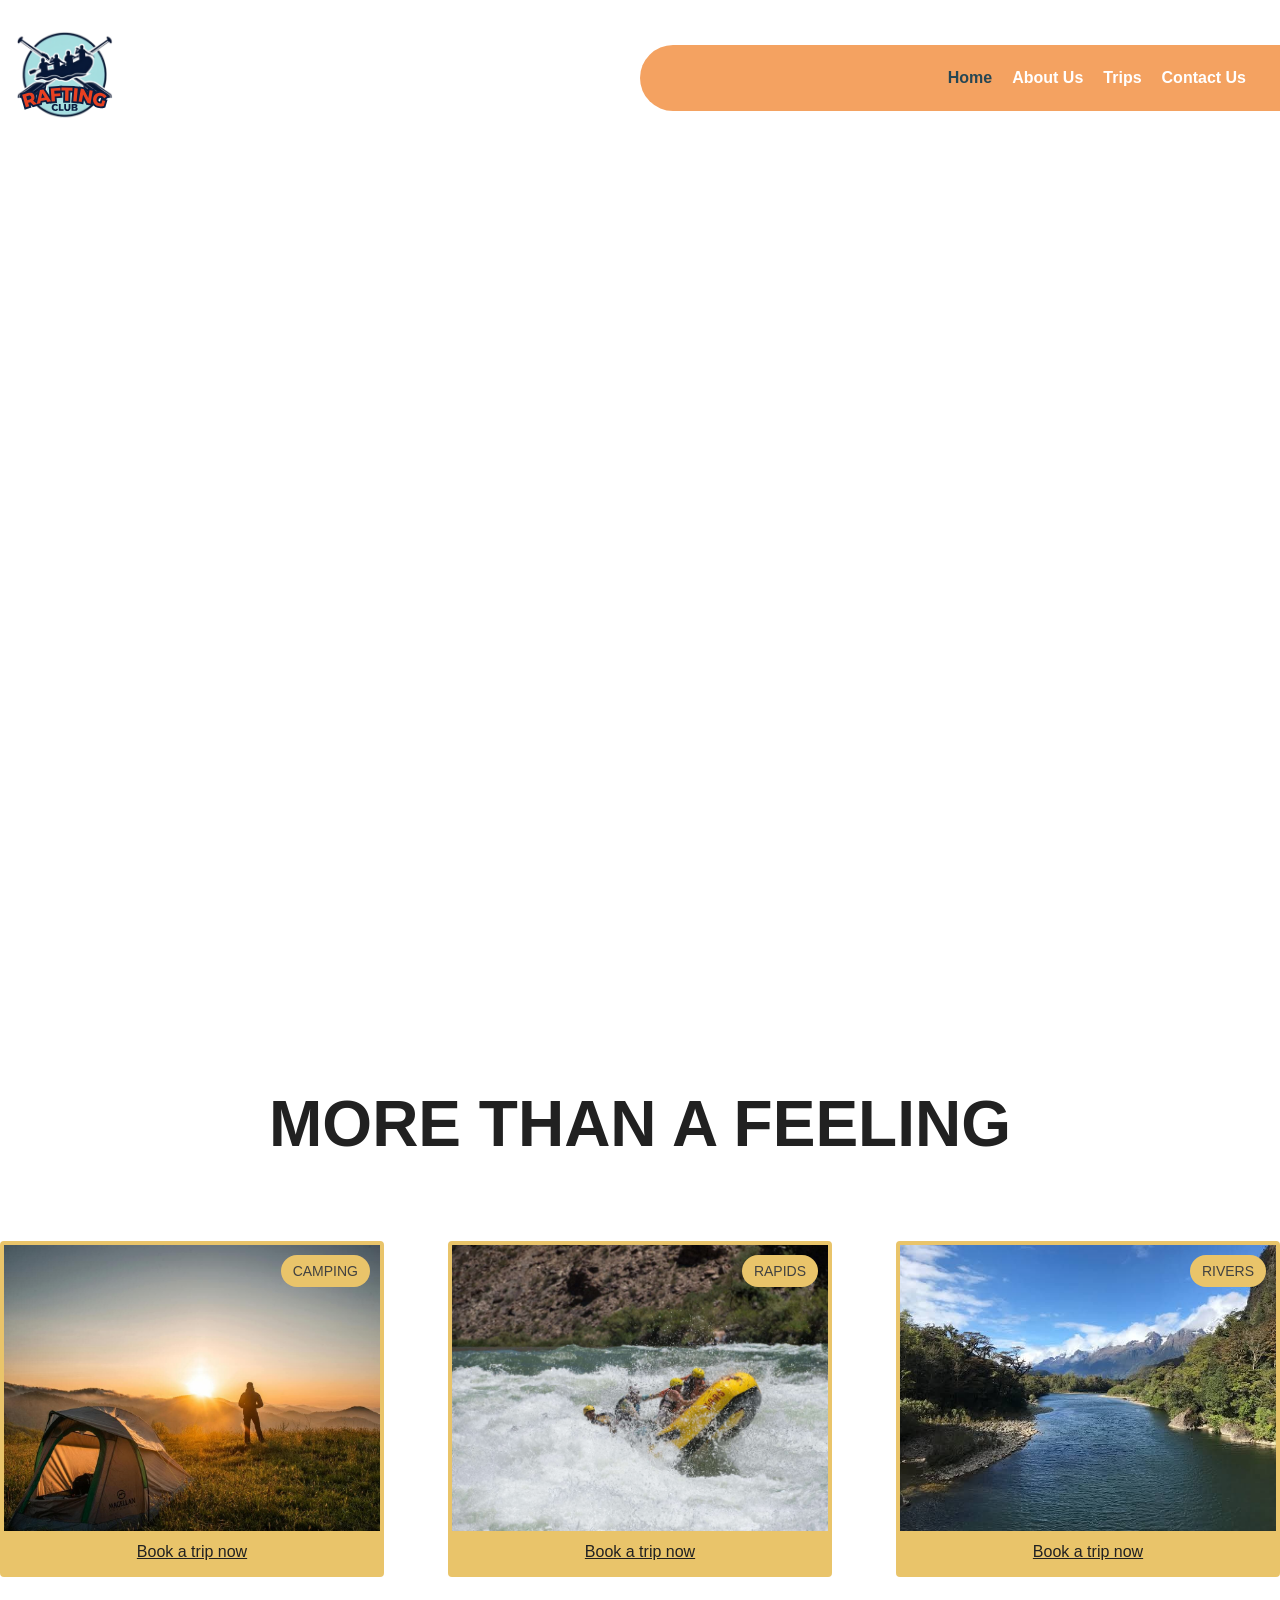
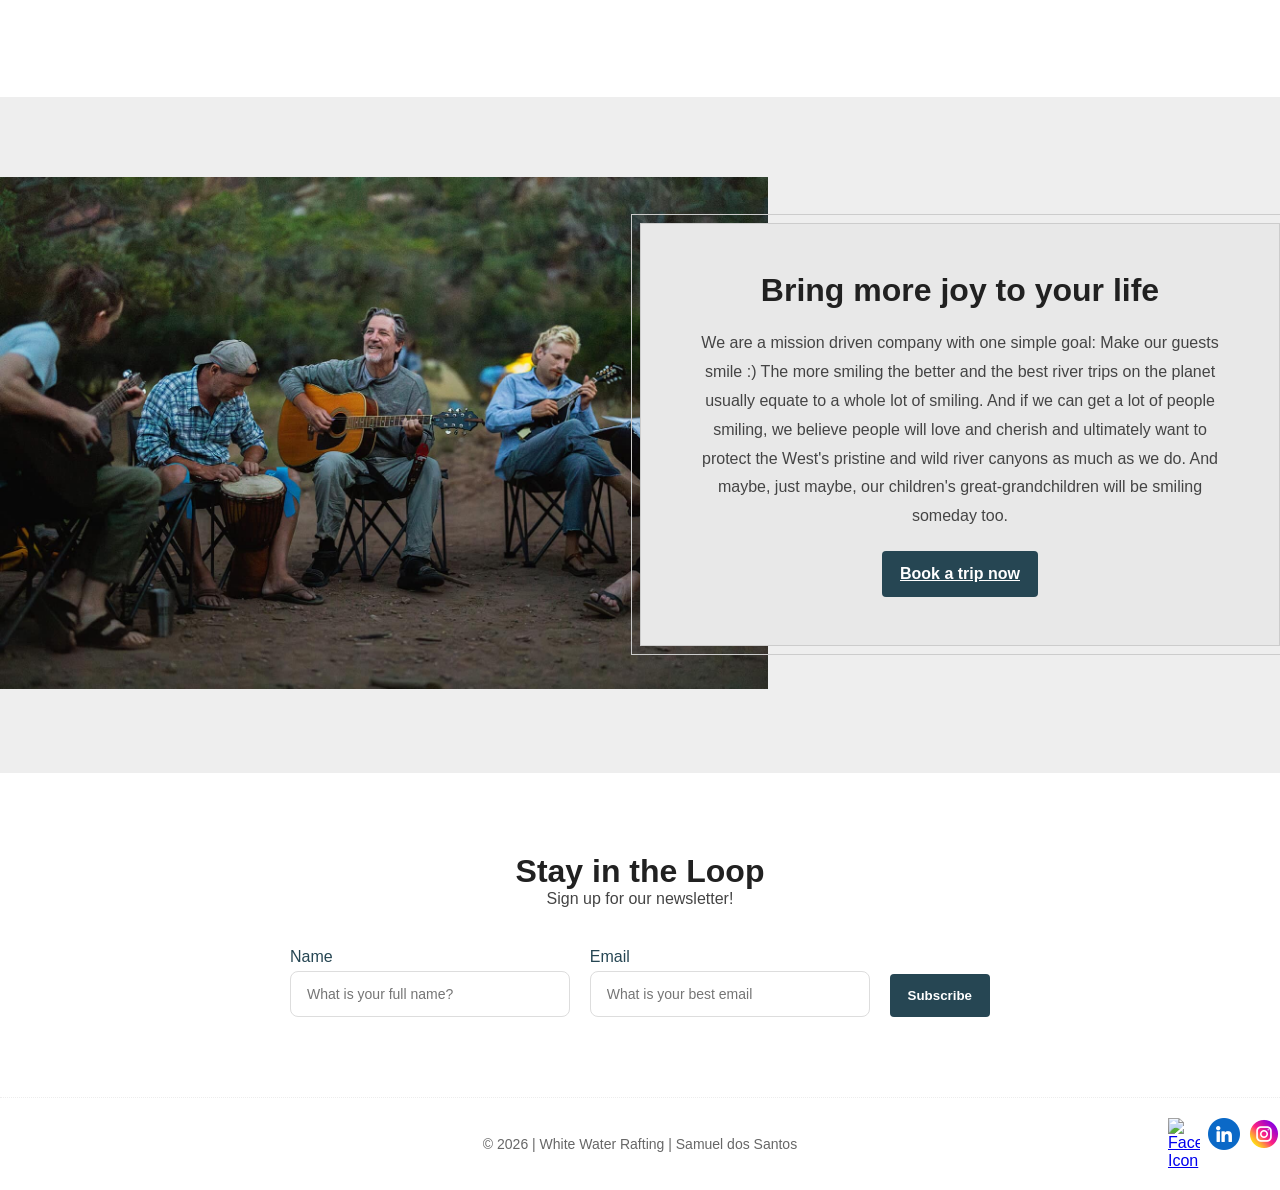
==== wwr/index.html @ 1199b0e9 "feat: final project implementation" ====
<!DOCTYPE html>
<html lang="en-Us">

<head>
    <meta charset="UTF-8">
    <meta name="viewport" content="width=device-width, initial-scale=1.0">
    <meta name="author" content="Samuel dos Santos">
    <meta name="description"
      content="Conquer the rapids with White Water Rafting Club! Experience top-rated guided river adventures, family trips, and scenic tours. Book your next unforgettable outdoor journey today">
    <title>White Water Rafting</title>

    <link rel="icon" type="image/svg" href="images/logo.svg">

    <link rel="stylesheet" href="styles/common.css">
    <link rel="stylesheet" href="styles/rafting.css">
    <link rel="stylesheet" href="styles/index.css">
</head>

<body class="page-home">
    <header>
        <div class="content">
            <a href="index.html">
                <img src="images/logo.svg" alt="White Water Rafting Company">
            </a>

            <nav>
                <ul>
                    <li><a href="index.html">Home</a></li>
                    <li><a href="about.html">About Us</a></li>
                    <li><a href="trips.html">Trips</a></li>
                    <li><a href="contact.html">Contact Us</a></li>
                </ul>
            </nav>
        </div>
    </header>
    <main class="main-home">
        <section class="main-hero content">
            <video autoplay muted loop id="myVideo">
                <source src="images/videos/presetation.mp4" type="video/mp4">
            </video>
        </section>
        <section class="locations">
            <h1>More than a feeling</h1>

            <div class="content">
                <article>
                    <figure>
                        <img src="images/locations/camping.jpg" alt="">
                        <figcaption>Camping</figcaption>
                    </figure>

                    <a href="trips.html">Book a trip now</a>
                </article>

                <article>
                    <figure>
                        <img src="images/locations/rapid.jpg" alt="">
                        <figcaption>Rapids</figcaption>
                    </figure>

                    <a href="trips.html">Book a trip now</a>
                </article>

                <article>
                    <figure>
                        <img src="images/locations/river.jpg" alt="">
                        <figcaption>Rivers</figcaption>
                    </figure>

                    <a href="trips.html">Book a trip now</a>
                </article>
            </div>
        </section>
        <section class="info">
            <div class="content">
                <figure>
                    <img src="images/info.jpg" alt="">
                </figure>
                <article>
                    <h2>Bring more joy to your life</h2>
                    <p>We are a mission driven company with one simple goal: Make our guests smile
                        :)
                        The more smiling the
                        better and the best river trips on the planet usually equate to a whole lot
                        of
                        smiling. And if we
                        can get a lot of people smiling, we believe people will love and cherish and
                        ultimately want to
                        protect the West's pristine and wild river canyons as much as we do. And
                        maybe,
                        just maybe, our
                        children's great-grandchildren will be smiling someday too.</p>

                    <a href="trips.html">Book a trip now</a>
                </article>
            </div>
        </section>
        <section class="newsletter">
            <header>
                <h1>Stay in the Loop</h1>
                <p>Sign up for our newsletter!</p>
            </header>
            <div class="content">
                <form>
                    <div class="form-input">
                        <label for="name">Name</label>
                        <input type="text" id="name" name="name"
                          placeholder="What is your full name?">
                    </div>
                    <div class="form-input">
                        <label for="email">Email</label>
                        <input type="email" id="email" name="email"
                          placeholder="What is your best email">
                    </div>
                    <div class="form-actions">
                        <button type="submit">Subscribe</button>
                    </div>
                </form>
            </div>
        </section>
    </main>
    <footer>
        <div class="content">
            <p>&copy; 2026 | White Water Rafting | Samuel dos Santos</p>

            <nav>
                <ul>
                    <li>
                        <a href="https://facebook.com" target="_blank" rel="noopener noreferrer">
                            <img src="images/icons/facebook.png" alt="Facebook Icon">
                        </a>
                    </li>
                    <li>
                        <a href="https://linkedin.com" target="_blank" rel="noopener noreferrer">
                            <img src="images/icons/linkedin.png" alt="LinkedIn Icon">
                        </a>
                    </li>
                    <li>
                        <a href="https://instagram.com" target="_blank" rel="noopener noreferrer">
                            <img src="images/icons/instagram.png" alt="Instagram Icon">
                        </a>
                    </li>
                </ul>
            </nav>
        </div>
    </footer>
</body>

</html>
---- wwr/styles/common.css ----
:root {
    --primary-color: #055a05;
    --secondary-color: #f4a261;
    --accent1-color: #264653;
    --accent2-color: #e9c46a;
    --heading-font: "Times New Roman", "Georgia", serif;
    --body-font: Arial, Helvetica, sans-serif;
    --default-transition-time: .4s;
}

::selection {
    background-color: var(--accent2-color);
    color: var(--accent1-color);
}

* {
    margin: 0;
    padding: 0;
    box-sizing: border-box;
}

body {
    font-family: var(--body-font);
    color: var(--accent1-color);
    position: relative;
    overflow-x: hidden;
}

ul {
    list-style: none;
}

header nav {
    background-color: var(--secondary-color);
    padding: 24px;
    border-top-left-radius: 50px;
    border-bottom-left-radius: 50px;
    position: relative;
}

header nav:after {
    content: '';
    position: absolute;
    top: 0;
    right: -100%;
    width: 100%;
    height: 100%;
    min-height: 40px;
    background-color: var(--secondary-color);
}

header a {
    color: white;
    padding: 10px;
    text-decoration: none;
    transition: all ease-in-out var(--default-transition-time);
    font-weight: 600;
}

header a:hover {
    color: var(--accent1-color);
    text-decoration: none;
    transition: ease-in-out .3s;
}

body > header .content {
    display: grid;
    grid-template-columns: repeat(2, 1fr);
    align-items: center;
    padding: 20px 0;
}

header img {
    max-width: 110px;
}

header nav ul {
    display: flex;
    align-items: center;
    justify-content: end;
}

.content {
    max-width: 1300px;
    margin: 0 auto;
}

.breadcrumb {
    border-top: 1px solid #eee;
    border-bottom: 1px solid #eee;
    padding: 10px 0;
}

.breadcrumb ul {
    display: flex;
    align-items: center;
    gap: 10px;
    font-size: .876em;
}

.breadcrumb li:not(:last-child)::after {
    content: '/';
    margin-left: 10px;
    color: #848484;
}

.breadcrumb a {
    color: var(--accent1-color);
}

.breadcrumb a:hover {
    text-decoration: underline;
}

.breadcrumb span {
    color: #848484;
}

h1,
h2 {
    font-family: var(--heading-font);
    color: var(--primary-color);
}

footer {
    padding: 20px 0;
    border-top: 1px dotted #ededed;
    background-color: #fff;
}

footer > .content {
    display: grid;
    grid-template-columns: 1fr auto 1fr;
    align-items: center;
}

footer nav {
    margin-left: auto;
}

footer nav ul {
    display: flex;
    gap: 8px;
}

footer p {
    grid-column: 2;
    font-size: .876em;
    color: #676767;
    font-weight: lighter;
}

footer img {
    max-width: 32px;
}
---- wwr/styles/rafting.css ----
/* Mark the current page */
.page-about > header li:nth-child(2) a {
    color: var(--accent1-color);
}

.hero {
    position: relative;
    height: 650px;
    background: #fff url('../images/main-hero.svg') center / cover no-repeat;
}

.hero:after {
    content: '';
    position: absolute;
    width: 100%;
    height: 100%;
    background-color: rgba(0, 0, 0, .6);
    top: 0;
    left: 0;
}

.hero .content {
    position: relative;
    height: 100%;
    width: 100%;
    z-index: 2;
    display: flex;
    justify-content: center;
    align-items: center;
}

.hero header {
    text-align: center;
    color: #fff;
}

.hero header p {
    font-size: 1.6em;
}

.hero h1 {
    color: #fff;
    font-size: 4.5rem;
    text-transform: uppercase;
    font-family: 'Gill Sans', 'Gill Sans MT', Calibri, 'Trebuchet MS', sans-serif;
}

/* History section */
.history {
    padding: 80px 0;
    margin: 84px 0;
}

.history > div {
    display: grid;
    grid-template-columns: repeat(3, 1fr);
    margin-top: 80px;
    align-items: center;
    gap: 120px;
}

.history img {
    width: 100%;
    max-width: 400px;
    margin: 0 auto;
    border-radius: 100%;
    border: 4px solid var(--accent2-color);
    padding: 2px;
}

.history article h2 {
    text-align: left;
    font-size: 2.4rem;
}

.history h2 {
    text-transform: uppercase;
    font-size: 4rem;
    text-align: center;
    margin-bottom: 40px;
    font-family: 'Gill Sans', 'Gill Sans MT', Calibri, 'Trebuchet MS', sans-serif;
    color: #212121;
}

.history p {
    color: #848484;
    font-size: 1rem;
    line-height: 1.8;
}

/* Adventurous section */
.adventurous {
    padding: 80px 0;
    margin-top: 24px;
    background-color: #f8f8f8;
}

.adventurous h2 {
    text-transform: uppercase;
    font-size: 4rem;
    text-align: center;
    margin-bottom: 40px;
    font-family: 'Gill Sans', 'Gill Sans MT', Calibri, 'Trebuchet MS', sans-serif;
    color: #212121;
}

.adventurous > div {
    display: grid;
    grid-template-columns: repeat(5, 1fr);
    gap: 40px;
    margin-top: 80px;
    padding: 0 20px;
}

.adventurous figure {
    overflow: hidden;
    width: 100%;
    height: 290px;
    display: flex;
    align-items: center;
    justify-content: center;
    flex-direction: column;
    position: relative;
}

.adventurous figure:hover img {
    transform: scale(1.5);
}

.adventurous img {
    width: 100%;
    height: 100%;
    object-fit: cover;
    transition: all ease-in-out var(--default-transition-time);
}

.adventurous figcaption {
    position: absolute;
    right: 10px;
    top: 10px;
    background-color: var(--accent2-color);
    color: #414141;
    padding: 8px 12px;
    text-align: center;
    text-transform: uppercase;
    font-weight: 400;
    transition: all ease-in-out var(--default-transition-time);
    border-radius: 25px;
    font-size: .876em;
}
---- wwr/styles/index.css ----
/* Mark the current page */
.page-home > header li:first-child a {
    color: var(--accent1-color);
}

/* CTA */
.cta {
    background-color: var(--secondary-color);
    padding: 24px;
    border-radius: 8px;
    justify-self: end;
    align-self: flex-end;
}

/* Main hero for home page(index.html) */
.main-hero {
    min-height: 90vh;
    padding: 2rem 1rem;
    display: grid;
}

.main-hero video {
    position: fixed;
    right: 0;
    bottom: 0;
    min-width: 100%;
    min-height: 100%;
    z-index: -1;
}

/* 
 * Using pseudo :before element to avoid adding new divs to apply
 * internal style for the content inside the main hero.
 * I didn't apply it in the .main-hero directly since absolute position
 * remove the element reference from the page which cause the other content
 * to overlap it
 */
.main-hero header {
    top: 0;
    z-index: 10;
    text-align: center;
}

.main-hero header h1 {
    font-size: 2rem;
    text-transform: uppercase;
    font-family: 'Gill Sans', 'Gill Sans MT', Calibri, 'Trebuchet MS', sans-serif;
    color: #fff;
}

.main-hero header p {
    color: white;
}

.main-hero a {
    display: inline-block;
    padding: 14px 18px;
    border-radius: 8px;
    background-color: var(--primary-color);
    color: #ffffff;
    text-decoration: none;
    font-weight: 600;
}

/* Locations */
.locations {
    background-color: #fff;
    padding: 120px 0;
}

.locations h1 {
    text-transform: uppercase;
    font-size: 4rem;
    text-align: center;
    margin-bottom: 80px;
    font-family: 'Gill Sans', 'Gill Sans MT', Calibri, 'Trebuchet MS', sans-serif;
    color: #212121;
}

.locations > .content {
    display: grid;
    grid-template-columns: repeat(3, 1fr);
    gap: 4rem;
}

.locations article {
    display: flex;
    flex-direction: column;
    height: 100%;
    overflow: hidden;
    border: 4px solid var(--accent2-color);
    border-radius: 4px;
    transition: all ease-in-out var(--default-transition-time);
}

.locations article:hover {
    border-color: var(--accent1-color);
}

.locations article:hover img {
    transform: scale(1.5);
}

.locations article:hover figcaption {
    background-color: var(--accent1-color);
    color: #ffffff;
}

.locations article:hover a {
    background-color: var(--accent1-color);
    color: #fff;
}

.locations figure {
    overflow: hidden;
    position: relative;
    transition: all ease-in-out var(--default-transition-time);
    height: 100%;
}

.locations figcaption {
    position: absolute;
    right: 10px;
    top: 10px;
    background-color: var(--accent2-color);
    color: #414141;
    padding: 8px 12px;
    text-align: center;
    text-transform: uppercase;
    font-weight: 400;
    transition: all ease-in-out var(--default-transition-time);
    border-radius: 25px;
    font-size: .876em;
}

.locations img {
    width: 100%;
    height: 100%;
    transition: all ease-in-out var(--default-transition-time);
    object-fit: cover;
    z-index: -1;
}

.locations a {
    background-color: var(--accent2-color);
    padding: 12px 16px;
    color: #212121;
    display: block;
    text-align: center;
    width: 100%;
    display: grid;
    place-self: end;
    align-self: self-end;
    position: relative;
    z-index: 1;
    transition: all ease-in-out var(--default-transition-time);
}

/* Information section */
.info {
    background-color: #eee;
    padding: 80px 0
}

.info > .content {
    display: grid;
    grid-template-columns: repeat(10, 1fr);
    align-items: center;
}

.info figure {
    grid-column: 1 / 7;
    grid-row: 1;
    width: 100%;
    height: auto;
    object-fit: cover;
}

.info figure img {
    width: 100%;
}

.info article {
    background-color: #e8e8e8;
    color: #212121;
    padding: 48px;
    text-align: center;
    max-width: 700px;
    border: 1px solid #ccc;
    outline: 1px solid #ccc;
    outline-offset: 1ch;
    grid-column: 6 / 12;
    grid-row: 1;
}

.info article h2 {
    color: #212121;
    font-size: 2rem;
    font-family: 'Gill Sans', 'Gill Sans MT', Calibri, 'Trebuchet MS', sans-serif;
    margin-bottom: 20px;
}

.info article p {
    color: #444;
    line-height: 1.8;
}

.info article a {
    margin-top: 20px;
    display: inline-block;
    padding: 14px 18px;
    border-radius: 4px;
    background-color: var(--accent1-color);
    color: #fff;
    font-weight: 600;
    transition: all ease-in-out var(--default-transition-time);
}

.info article a:hover {
    background-color: var(--accent2-color);
    color: #212121;
}

/* Newsletter section */
.newsletter {
    padding: 80px 0;
    background-color: #fff;
}

.newsletter header {
    text-align: center;
}

.newsletter h1 {
    color: #212121;
    font-size: 2rem;
    font-family: 'Gill Sans', 'Gill Sans MT', Calibri, 'Trebuchet MS', sans-serif;
}

.newsletter p {
    color: #444;
}

.newsletter form {
    display: grid;
    grid-template-columns: 1fr 1fr auto;
    margin-top: 40px;
    gap: 20px;
    max-width: 700px;
    align-items: end;
    margin-left: auto;
    margin-right: auto;
}

.newsletter .form-input label {
    display: block;
    margin-bottom: 5px;
}

.newsletter .form-input input {
    width: 100%;
    padding: 14px 16px;
    color: #646464;
    font-size: .876em;
    border: 1px solid #ddd;
    border-radius: 8px;
}

.newsletter button {
    margin-top: 20px;
    display: inline-block;
    padding: 14px 18px;
    border-radius: 4px;
    background-color: var(--accent1-color);
    color: #fff;
    font-weight: 600;
    transition: all ease-in-out var(--default-transition-time);
    border: none;
}

.newsletter button:hover {
    background-color: var(--accent2-color);
    color: #212121;
    cursor: pointer;
}
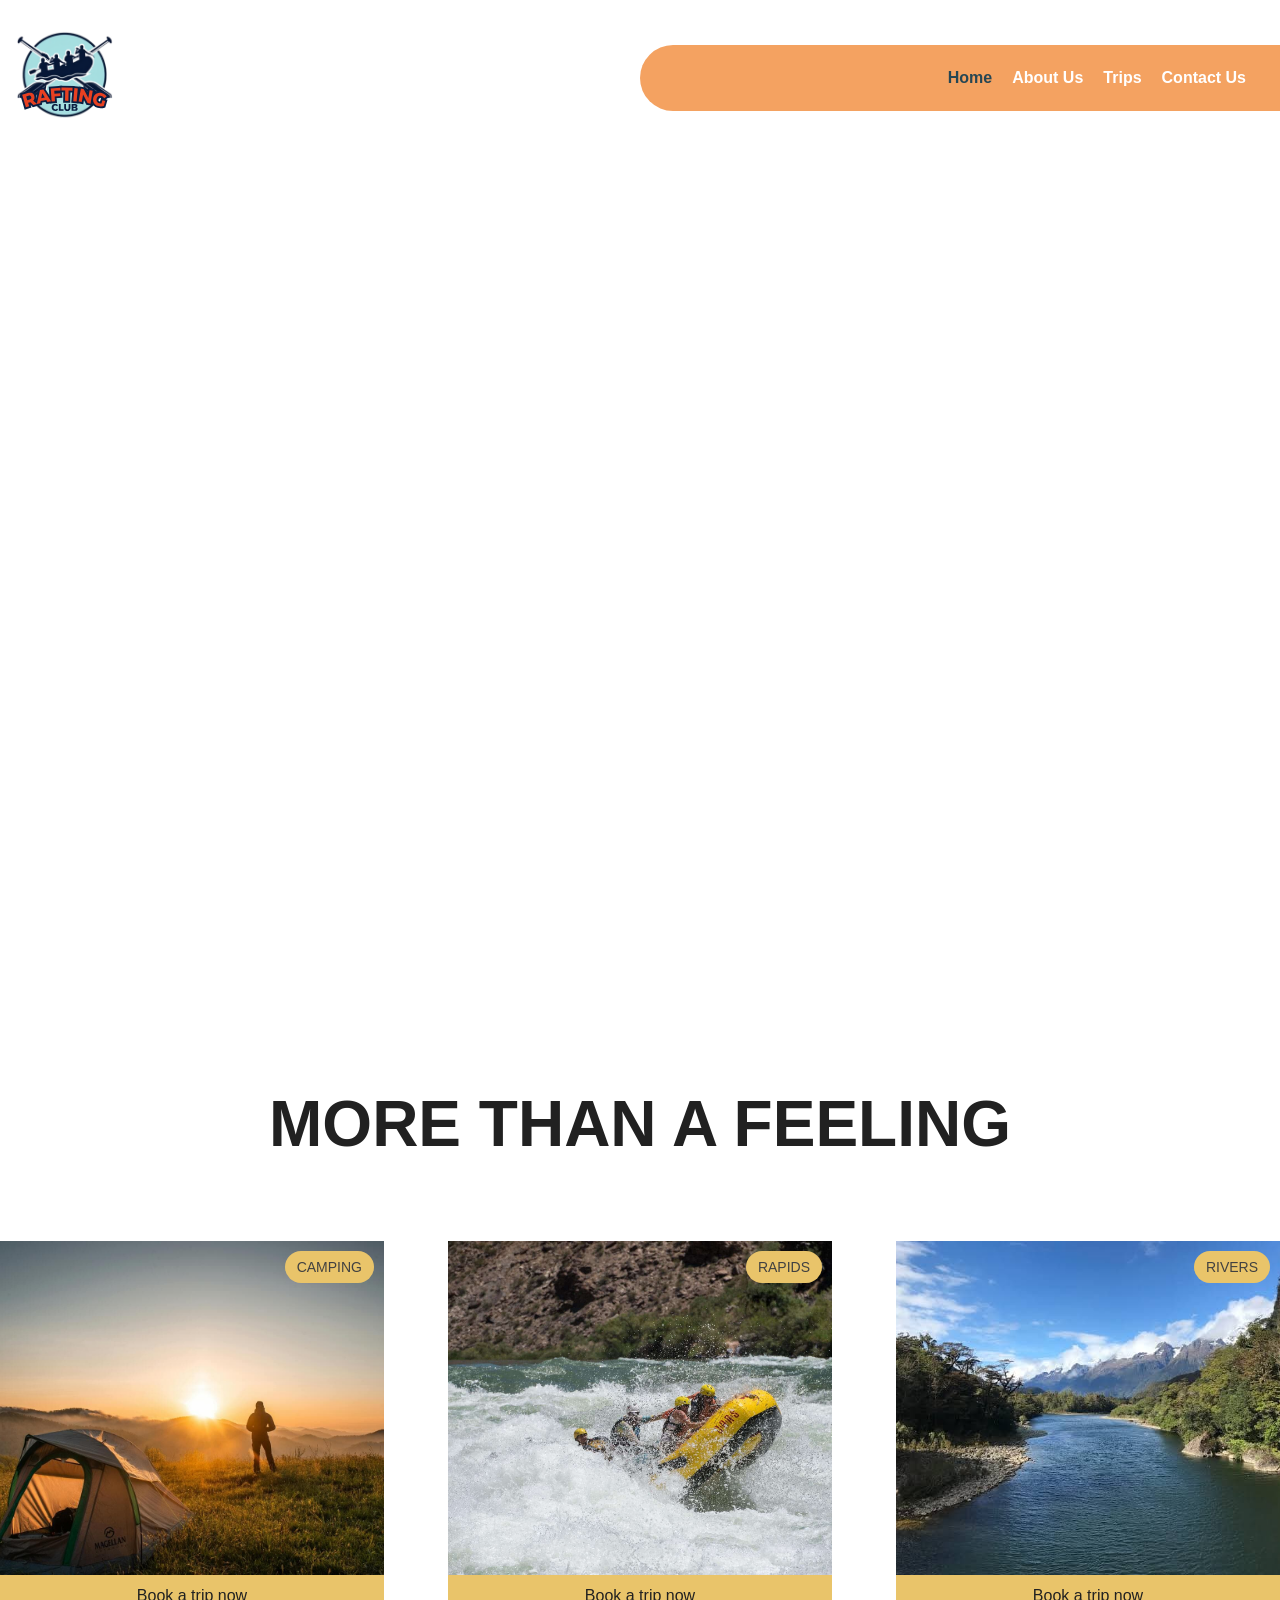
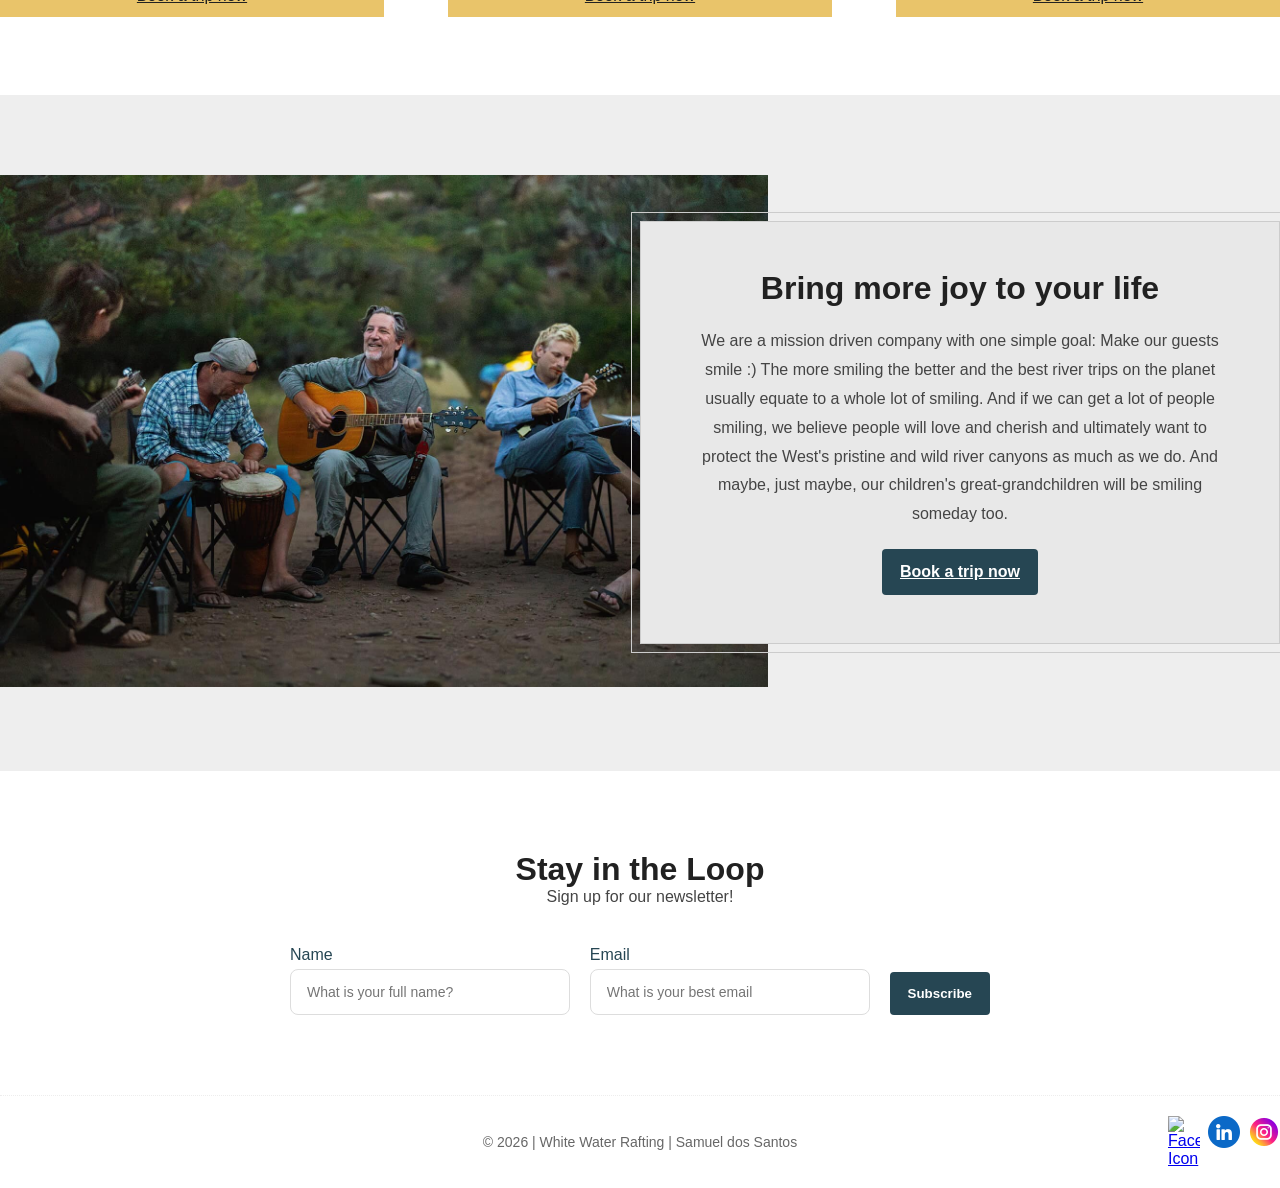
==== commit b18fcb8f: "refactor: adjust sections" ====
--- a/wwr/index.html
+++ b/wwr/index.html
@@ -34,44 +34,44 @@
         </div>
     </header>
     <main class="main-home">
-        <section class="main-hero content">
+        <div class="main-hero content">
             <video autoplay muted loop id="myVideo">
                 <source src="images/videos/presetation.mp4" type="video/mp4">
             </video>
-        </section>
+        </div>
         <section class="locations">
             <h1>More than a feeling</h1>
 
             <div class="content">
-                <article>
+                <div>
                     <figure>
                         <img src="images/locations/camping.jpg" alt="">
                         <figcaption>Camping</figcaption>
                     </figure>
 
                     <a href="trips.html">Book a trip now</a>
-                </article>
+                </div>
 
-                <article>
+                <div>
                     <figure>
                         <img src="images/locations/rapid.jpg" alt="">
                         <figcaption>Rapids</figcaption>
                     </figure>
 
                     <a href="trips.html">Book a trip now</a>
-                </article>
+                </div>
 
-                <article>
+                <div>
                     <figure>
                         <img src="images/locations/river.jpg" alt="">
                         <figcaption>Rivers</figcaption>
                     </figure>
 
                     <a href="trips.html">Book a trip now</a>
-                </article>
+                </div>
             </div>
         </section>
-        <section class="info">
+        <div class="info">
             <div class="content">
                 <figure>
                     <img src="images/info.jpg" alt="">
@@ -94,7 +94,7 @@
                     <a href="trips.html">Book a trip now</a>
                 </article>
             </div>
-        </section>
+        </div>
         <section class="newsletter">
             <header>
                 <h1>Stay in the Loop</h1>
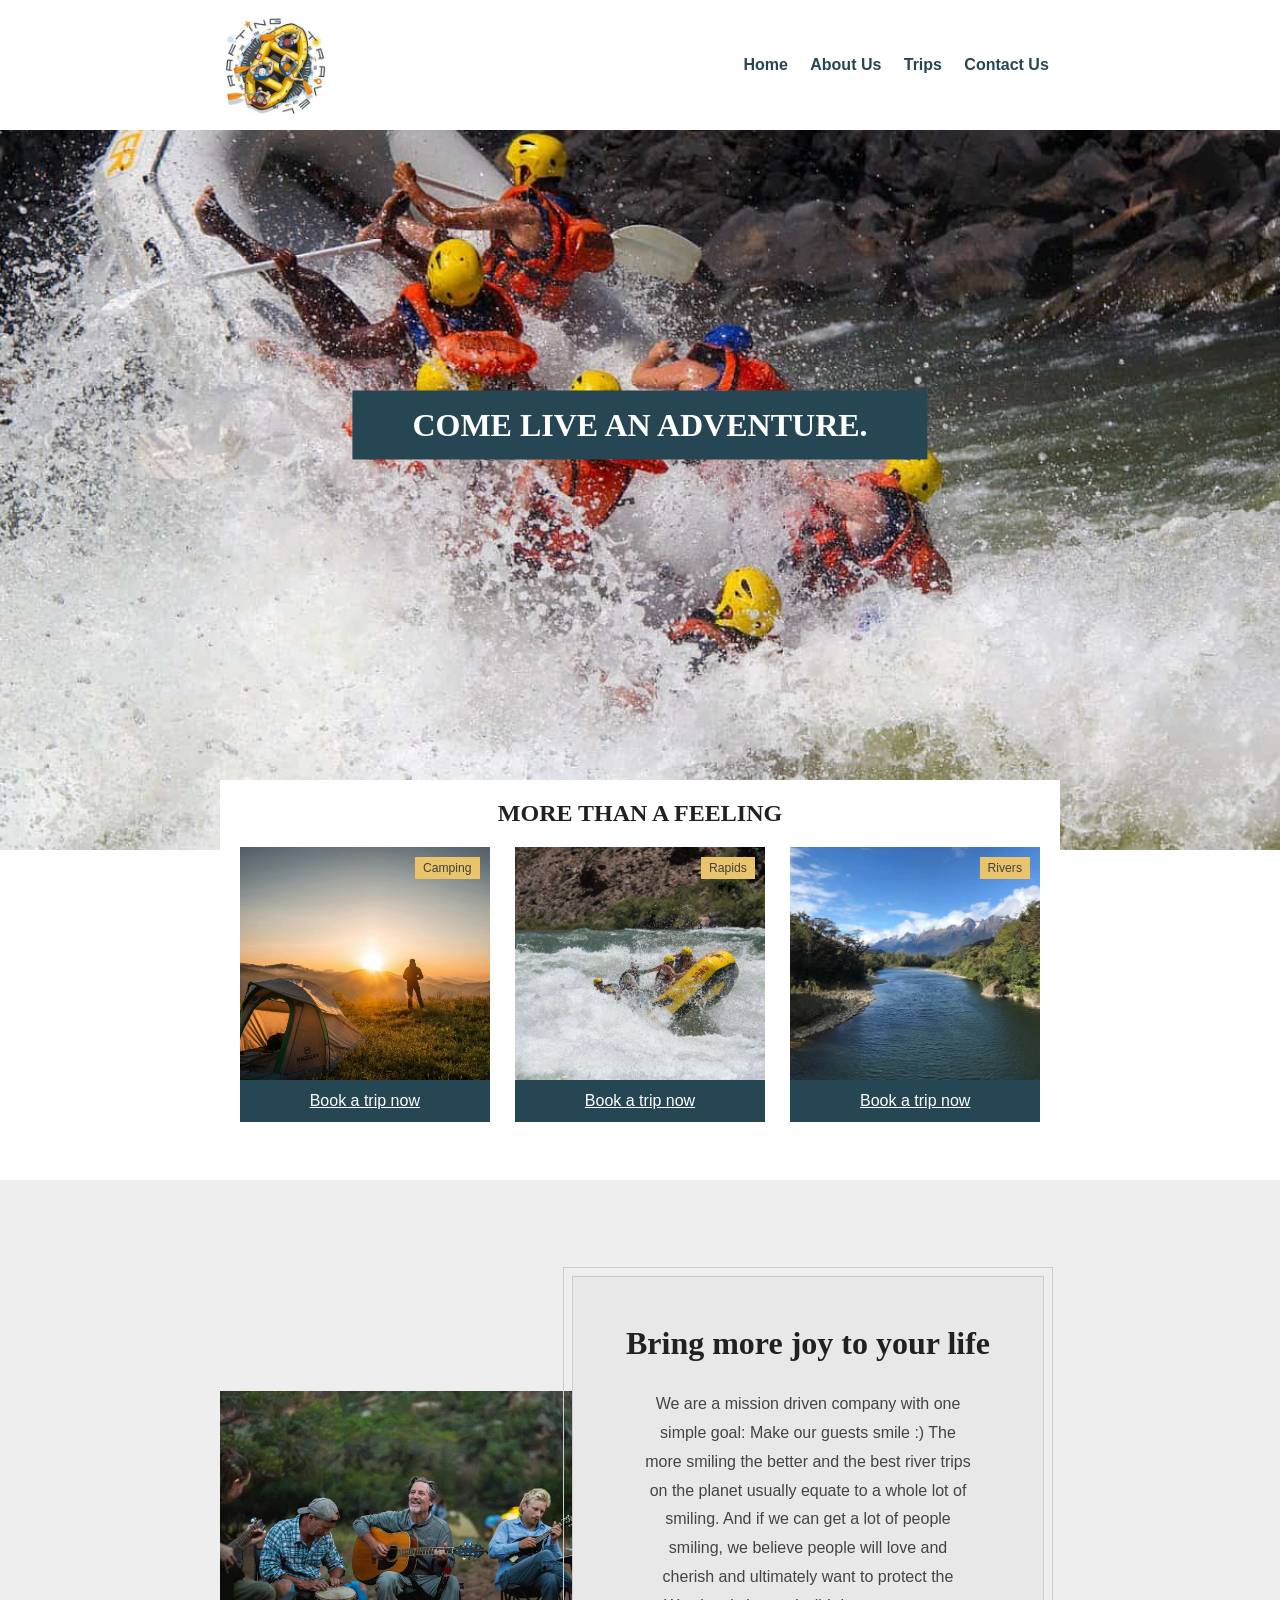
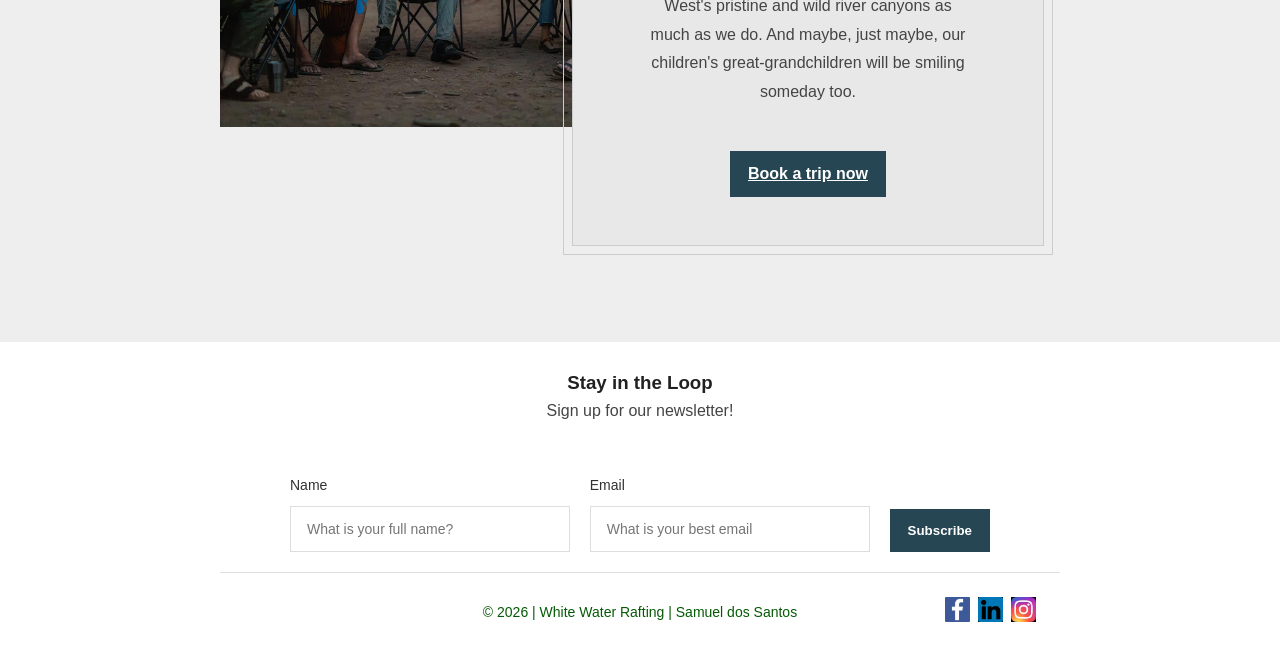
==== commit 2c9b94ea: "feat: implement page index" ====
--- a/wwr/index.html
+++ b/wwr/index.html
@@ -13,39 +13,35 @@
 
     <link rel="stylesheet" href="styles/common.css">
     <link rel="stylesheet" href="styles/rafting.css">
-    <link rel="stylesheet" href="styles/index.css">
 </head>
 
-<body class="page-home">
+<body id="page-home">
     <header>
-        <div class="content">
-            <a href="index.html">
-                <img src="images/logo.svg" alt="White Water Rafting Company">
-            </a>
+        <img src="images/logo.jpg" alt="White Water Rafting Company">
 
-            <nav>
-                <ul>
-                    <li><a href="index.html">Home</a></li>
-                    <li><a href="about.html">About Us</a></li>
-                    <li><a href="trips.html">Trips</a></li>
-                    <li><a href="contact.html">Contact Us</a></li>
-                </ul>
-            </nav>
-        </div>
+        <nav>
+            <ul>
+                <li><a href="index.html">Home</a></li>
+                <li><a href="about.html">About Us</a></li>
+                <li><a href="trips.html">Trips</a></li>
+                <li><a href="contact.html">Contact Us</a></li>
+            </ul>
+        </nav>
     </header>
-    <main class="main-home">
-        <div class="main-hero content">
-            <video autoplay muted loop id="myVideo">
-                <source src="images/videos/presetation.mp4" type="video/mp4">
-            </video>
+    <main class="page-home">
+        <div class="hero">
+            <div>
+                <img src="images/adventurous-4.jpg" alt="Life is short. Make it work =)">
+                <h1>Come live an adventure.</h1>
+            </div>
         </div>
         <section class="locations">
-            <h1>More than a feeling</h1>
+            <h2>More than a feeling</h2>
 
             <div class="content">
                 <div>
                     <figure>
-                        <img src="images/locations/camping.jpg" alt="">
+                        <img src="images/trips/camping.jpg" alt="">
                         <figcaption>Camping</figcaption>
                     </figure>
 
@@ -54,7 +50,7 @@
 
                 <div>
                     <figure>
-                        <img src="images/locations/rapid.jpg" alt="">
+                        <img src="images/trips/rapid.jpg" alt="">
                         <figcaption>Rapids</figcaption>
                     </figure>
 
@@ -63,7 +59,7 @@
 
                 <div>
                     <figure>
-                        <img src="images/locations/river.jpg" alt="">
+                        <img src="images/trips/river.jpg" alt="">
                         <figcaption>Rivers</figcaption>
                     </figure>
 
@@ -74,7 +70,7 @@
         <div class="info">
             <div class="content">
                 <figure>
-                    <img src="images/info.jpg" alt="">
+                    <img src="images/info.jpg" alt=">Bring more joy to your life">
                 </figure>
                 <article>
                     <h2>Bring more joy to your life</h2>
@@ -97,52 +93,41 @@
         </div>
         <section class="newsletter">
             <header>
-                <h1>Stay in the Loop</h1>
+                <h3>Stay in the Loop</h3>
                 <p>Sign up for our newsletter!</p>
             </header>
-            <div class="content">
-                <form>
-                    <div class="form-input">
-                        <label for="name">Name</label>
-                        <input type="text" id="name" name="name"
-                          placeholder="What is your full name?">
-                    </div>
-                    <div class="form-input">
-                        <label for="email">Email</label>
-                        <input type="email" id="email" name="email"
-                          placeholder="What is your best email">
-                    </div>
-                    <div class="form-actions">
-                        <button type="submit">Subscribe</button>
-                    </div>
-                </form>
-            </div>
+            <form>
+                <div class="form-input">
+                    <label for="name">Name</label>
+                    <input type="text" id="name" name="name" placeholder="What is your full name?">
+                </div>
+                <div class="form-input">
+                    <label for="email">Email</label>
+                    <input type="email" id="email" name="email"
+                      placeholder="What is your best email">
+                </div>
+                <div class="">
+                    <button type="submit">Subscribe</button>
+                </div>
+            </form>
         </section>
     </main>
     <footer>
-        <div class="content">
-            <p>&copy; 2026 | White Water Rafting | Samuel dos Santos</p>
+        <p>&copy; 2026 | White Water Rafting | Samuel dos Santos</p>
 
-            <nav>
-                <ul>
-                    <li>
-                        <a href="https://facebook.com" target="_blank" rel="noopener noreferrer">
-                            <img src="images/icons/facebook.png" alt="Facebook Icon">
-                        </a>
-                    </li>
-                    <li>
-                        <a href="https://linkedin.com" target="_blank" rel="noopener noreferrer">
-                            <img src="images/icons/linkedin.png" alt="LinkedIn Icon">
-                        </a>
-                    </li>
-                    <li>
-                        <a href="https://instagram.com" target="_blank" rel="noopener noreferrer">
-                            <img src="images/icons/instagram.png" alt="Instagram Icon">
-                        </a>
-                    </li>
-                </ul>
-            </nav>
-        </div>
+        <nav>
+            <ul>
+                <li><a href="https://facebook.com">
+                        <img src="images/facebook-icon.jpg" alt="Facebook Icon">
+                    </a></li>
+                <li><a href="https://linkedin.com">
+                        <img src="images/linkedin-icon.jpg" alt="LinkedIn Icon">
+                    </a></li>
+                <li><a href="https://instagram.com">
+                        <img src="images/instagram-icon.jpg" alt="Instagram Icon">
+                    </a></li>
+            </ul>
+        </nav>
     </footer>
 </body>
 
--- a/wwr/styles/common.css
+++ b/wwr/styles/common.css
@@ -3,9 +3,9 @@
     --secondary-color: #f4a261;
     --accent1-color: #264653;
     --accent2-color: #e9c46a;
-    --heading-font: "Times New Roman", "Georgia", serif;
+    --heading-font: Cambria, Cochin, Georgia, Times, 'Times New Roman', serif;
     --body-font: Arial, Helvetica, sans-serif;
-    --default-transition-time: .4s;
+    --default-transition-time: .3s;
 }
 
 ::selection {
@@ -22,56 +22,26 @@
 body {
     font-family: var(--body-font);
     color: var(--accent1-color);
-    position: relative;
-    overflow-x: hidden;
 }
 
 ul {
     list-style: none;
 }
 
-header nav {
-    background-color: var(--secondary-color);
-    padding: 24px;
-    border-top-left-radius: 50px;
-    border-bottom-left-radius: 50px;
-    position: relative;
-}
-
-header nav:after {
-    content: '';
-    position: absolute;
-    top: 0;
-    right: -100%;
-    width: 100%;
-    height: 100%;
-    min-height: 40px;
-    background-color: var(--secondary-color);
-}
-
-header a {
-    color: white;
-    padding: 10px;
-    text-decoration: none;
-    transition: all ease-in-out var(--default-transition-time);
-    font-weight: 600;
-}
-
-header a:hover {
-    color: var(--accent1-color);
-    text-decoration: none;
-    transition: ease-in-out .3s;
-}
-
-body > header .content {
+header {
     display: grid;
     grid-template-columns: repeat(2, 1fr);
     align-items: center;
-    padding: 20px 0;
+    padding: 10px 0;
 }
 
 header img {
     max-width: 110px;
+}
+
+header nav {
+    margin: 0;
+    padding: 0;
 }
 
 header nav ul {
@@ -80,40 +50,26 @@
     justify-content: end;
 }
 
-.content {
-    max-width: 1300px;
-    margin: 0 auto;
+header nav ul li {
+    padding: .7rem
 }
 
-.breadcrumb {
-    border-top: 1px solid #eee;
-    border-bottom: 1px solid #eee;
-    padding: 10px 0;
+header a {
+    text-decoration: none;
+    color: var(--accent1-color);
+    font-weight: 600;
+    transition: color ease-in-out var(--default-transition-time);
 }
 
-.breadcrumb ul {
-    display: flex;
-    align-items: center;
-    gap: 10px;
-    font-size: .876em;
+header a:hover {
+    color: var(--secondary-color)
 }
 
-.breadcrumb li:not(:last-child)::after {
-    content: '/';
-    margin-left: 10px;
-    color: #848484;
-}
-
-.breadcrumb a {
-    color: var(--accent1-color);
-}
-
-.breadcrumb a:hover {
-    text-decoration: underline;
-}
-
-.breadcrumb span {
-    color: #848484;
+header,
+main,
+footer {
+    max-width: 840px;
+    margin: 0 auto;
 }
 
 h1,
@@ -122,13 +78,15 @@
     color: var(--primary-color);
 }
 
-footer {
-    padding: 20px 0;
-    border-top: 1px dotted #ededed;
-    background-color: #fff;
+nav,
+p,
+section,
+article {
+    margin: 16px;
+    padding: 8px;
 }
 
-footer > .content {
+footer {
     display: grid;
     grid-template-columns: 1fr auto 1fr;
     align-items: center;
@@ -146,10 +104,10 @@
 footer p {
     grid-column: 2;
     font-size: .876em;
-    color: #676767;
+    color: var(--primary-color);
     font-weight: lighter;
 }
 
 footer img {
-    max-width: 32px;
+    width: 25px;
 }
--- a/wwr/styles/rafting.css
+++ b/wwr/styles/rafting.css
@@ -1,150 +1,615 @@
-/* Mark the current page */
-.page-about > header li:nth-child(2) a {
-    color: var(--accent1-color);
-}
-
-.hero {
+/* 
+ ************ Home page *************
+ ************************************
+*/
+#page-home header {
+    background-color: #fff;
     position: relative;
+}
+
+#page-home header:before,
+#page-home header:after {
+    content: '';
+    position: absolute;
+    top: 0;
+    width: 110%;
+    height: 100%;
+    background-color: #fff;
+}
+
+#page-home header:after {
+    right: -110%;
+}
+
+#page-home header:before {
+    left: -110%;
+}
+
+.page-home .hero {
     height: 650px;
-    background: #fff url('../images/main-hero.svg') center / cover no-repeat;
-}
-
-.hero:after {
-    content: '';
-    position: absolute;
-    width: 100%;
-    height: 100%;
-    background-color: rgba(0, 0, 0, .6);
+}
+
+.page-home .hero > div {
+    position: absolute;
     top: 0;
     left: 0;
-}
-
-.hero .content {
+    width: 100%;
+    max-height: 850px;
+    overflow: hidden;
+    z-index: -1;
+}
+
+.page-home .hero img {
+    width: 100%;
+    height: 100%;
+}
+
+.page-home > .hero h1 {
+    position: absolute;
+    position: absolute;
+    top: 50%;
+    left: 50%;
+    transform: translate(-50%, -50%);
+    padding: 16px 60px;
+    text-align: center;
+    background-color: var(--accent1-color);
+    color: #fff;
+    text-transform: uppercase;
+}
+
+.page-home section {
+    margin: 0;
+    padding: 0;
+}
+
+/* Locations */
+.page-home .locations {
+    background-color: #fff;
+    padding: 20px;
+}
+
+.locations h2 {
+    text-transform: uppercase;
+    color: #212121;
+    text-align: center;
+    margin-bottom: 20px;
+}
+
+.locations > .content {
+    display: grid;
+    grid-template-columns: repeat(3, 1fr);
+    gap: 1.6rem;
+}
+
+.locations article {
+    display: flex;
+    flex-direction: column;
+    height: 100%;
+    overflow: hidden;
+    border: 4px solid var(--accent2-color);
+    transition: all ease-in-out var(--default-transition-time);
+}
+
+.locations article:hover {
+    border-color: var(--accent1-color);
+}
+
+.locations article:hover img {
+    transform: scale(1.5);
+}
+
+.locations article:hover figcaption {
+    background-color: var(--accent1-color);
+    color: #ffffff;
+}
+
+.locations article:hover a {
+    background-color: var(--accent1-color);
+    color: #fff;
+}
+
+.locations figure {
+    overflow: hidden;
     position: relative;
-    height: 100%;
-    width: 100%;
-    z-index: 2;
-    display: flex;
-    justify-content: center;
-    align-items: center;
-}
-
-.hero header {
-    text-align: center;
-    color: #fff;
-}
-
-.hero header p {
-    font-size: 1.6em;
-}
-
-.hero h1 {
-    color: #fff;
-    font-size: 4.5rem;
-    text-transform: uppercase;
-    font-family: 'Gill Sans', 'Gill Sans MT', Calibri, 'Trebuchet MS', sans-serif;
-}
-
-/* History section */
-.history {
-    padding: 80px 0;
-    margin: 84px 0;
-}
-
-.history > div {
-    display: grid;
-    grid-template-columns: repeat(3, 1fr);
-    margin-top: 80px;
-    align-items: center;
-    gap: 120px;
-}
-
-.history img {
-    width: 100%;
-    max-width: 400px;
-    margin: 0 auto;
-    border-radius: 100%;
-    border: 4px solid var(--accent2-color);
-    padding: 2px;
-}
-
-.history article h2 {
-    text-align: left;
-    font-size: 2.4rem;
-}
-
-.history h2 {
-    text-transform: uppercase;
-    font-size: 4rem;
-    text-align: center;
-    margin-bottom: 40px;
-    font-family: 'Gill Sans', 'Gill Sans MT', Calibri, 'Trebuchet MS', sans-serif;
-    color: #212121;
-}
-
-.history p {
-    color: #848484;
-    font-size: 1rem;
-    line-height: 1.8;
-}
-
-/* Adventurous section */
-.adventurous {
-    padding: 80px 0;
-    margin-top: 24px;
-    background-color: #f8f8f8;
-}
-
-.adventurous h2 {
-    text-transform: uppercase;
-    font-size: 4rem;
-    text-align: center;
-    margin-bottom: 40px;
-    font-family: 'Gill Sans', 'Gill Sans MT', Calibri, 'Trebuchet MS', sans-serif;
-    color: #212121;
-}
-
-.adventurous > div {
-    display: grid;
-    grid-template-columns: repeat(5, 1fr);
-    gap: 40px;
-    margin-top: 80px;
-    padding: 0 20px;
-}
-
-.adventurous figure {
-    overflow: hidden;
-    width: 100%;
-    height: 290px;
-    display: flex;
-    align-items: center;
-    justify-content: center;
-    flex-direction: column;
-    position: relative;
-}
-
-.adventurous figure:hover img {
-    transform: scale(1.5);
-}
-
-.adventurous img {
-    width: 100%;
-    height: 100%;
-    object-fit: cover;
-    transition: all ease-in-out var(--default-transition-time);
-}
-
-.adventurous figcaption {
+    transition: all ease-in-out var(--default-transition-time);
+    height: 100%;
+}
+
+.locations figcaption {
     position: absolute;
     right: 10px;
     top: 10px;
     background-color: var(--accent2-color);
     color: #414141;
-    padding: 8px 12px;
-    text-align: center;
+    padding: 4px 8px;
+    text-align: center;
+    font-weight: 400;
+    transition: all ease-in-out var(--default-transition-time);
+    font-size: .76em;
+}
+
+.locations img {
+    width: 100%;
+    height: 100%;
+    transition: all ease-in-out var(--default-transition-time);
+    object-fit: cover;
+    z-index: -1;
+}
+
+.locations a {
+    background-color: var(--accent1-color);
+    padding: 12px 16px;
+    color: #fff;
+    display: block;
+    text-align: center;
+    width: 100%;
+    display: grid;
+    place-self: end;
+    align-self: self-end;
+    position: relative;
+    z-index: 1;
+    transition: all ease-in-out var(--default-transition-time);
+}
+
+.locations a:hover {
+    background-color: var(--accent2-color);
+    color: #212121;
+}
+
+/* Information section */
+.info {
+    background-color: #eee;
+    padding: 80px 0;
+    margin-top: 80px;
+    position: relative;
+}
+
+.info:after,
+.info:before {
+    content: '';
+    background-color: #eee;
+    top: 0;
+    width: 110%;
+    height: 100%;
+    position: absolute;
+}
+
+.info:after {
+    right: -110%;
+}
+
+.info:before {
+    left: -110%;
+}
+
+.info > .content {
+    display: grid;
+    grid-template-columns: repeat(10, 1fr);
+    align-items: center;
+}
+
+.info figure {
+    grid-column: 1 / 7;
+    grid-row: 1;
+    width: 100%;
+    height: auto;
+    margin-left: -50px;
+}
+
+.info figure img {
+    width: 100%;
+}
+
+.info article {
+    background-color: #e8e8e8;
+    color: #212121;
+    padding: 48px;
+    text-align: center;
+    max-width: 700px;
+    border: 1px solid #ccc;
+    outline: 1px solid #ccc;
+    outline-offset: 1ch;
+    grid-column: 5 / 12;
+    grid-row: 1;
+}
+
+.info article h2 {
+    color: #212121;
+    font-size: 2rem;
+    margin-bottom: 20px;
+}
+
+.info article p {
+    color: #444;
+    line-height: 1.8;
+}
+
+.info article a {
+    margin-top: 20px;
+    display: inline-block;
+    padding: 14px 18px;
+    background-color: var(--accent1-color);
+    color: #fff;
+    font-weight: 600;
+    transition: all ease-in-out var(--default-transition-time);
+}
+
+.info article a:hover {
+    background-color: var(--accent2-color);
+    color: #212121;
+}
+
+/* Newsletter section */
+.page-home .newsletter {
+    margin-top: 20px;
+    padding-bottom: 20px;
+    border-bottom: 1px solid #ddd;
+}
+
+.newsletter header {
+    text-align: center;
+    display: block;
+}
+
+.newsletter h3 {
+    color: #212121;
+    margin-bottom: 0;
+}
+
+.page-home .newsletter p {
+    color: #444;
+    margin-top: 0;
+}
+
+.newsletter form {
+    display: grid;
+    grid-template-columns: 1fr 1fr auto;
+    margin-top: 20px;
+    gap: 20px;
+    max-width: 700px;
+    align-items: end;
+    margin-left: auto;
+    margin-right: auto;
+}
+
+.newsletter .form-input label {
+    display: block;
+    margin-bottom: 5px;
+}
+
+.newsletter .form-input {
+    display: flex;
+    flex-direction: column;
+    align-items: start;
+}
+
+.newsletter .form-input:not(:last-child) {
+    margin-bottom: 0;
+}
+
+.newsletter .form-input input {
+    width: 100%;
+    padding: 14px 16px;
+    color: #646464;
+    font-size: .876em;
+    border: 1px solid #ddd;
+}
+
+.newsletter button {
+    display: inline-block;
+    padding: 14px 18px;
+    background-color: var(--accent1-color);
+    color: #fff;
+    font-weight: 600;
+    transition: all ease-in-out var(--default-transition-time);
+    border: none;
+}
+
+.newsletter button:hover {
+    background-color: var(--accent2-color);
+    color: #212121;
+    cursor: pointer;
+}
+
+/* 
+ ************ About page ************
+ ************************************
+*/
+.page-about .hero {
+    position: relative;
+    margin-top: 10px;
+}
+
+.page-about .hero img {
+    display: block;
+    width: 100%;
+    height: auto;
+}
+
+.page-about .hero article {
+    position: absolute;
+    bottom: 0;
+    background-color: var(--accent1-color);
+    border: 1px solid #ccc;
+    outline: 2px solid #fff;
+    outline-offset: 4px;
+    padding: 3px;
+}
+
+.page-about .hero article img {
+    width: 100%;
+    max-width: 150px;
+    height: fit-content;
+    object-fit: cover;
+    float: right;
+    padding-left: 20px;
+}
+
+.page-about .hero h1 {
+    position: absolute;
+    top: 0;
+    width: 100%;
+    padding: 16px;
+    text-align: center;
+    opacity: .7;
+    background-color: var(--accent1-color);
+    color: #fff;
     text-transform: uppercase;
-    font-weight: 400;
-    transition: all ease-in-out var(--default-transition-time);
-    border-radius: 25px;
+}
+
+.page-about .hero article p {
+    color: #fff;
+    text-align: right;
+    line-height: 1.4;
+}
+
+/* History section */
+.history {
+    padding: 0;
+    margin: 24px 0;
+}
+
+.history > div {
+    display: grid;
+    grid-template-columns: repeat(3, 1fr);
+    align-items: center;
+}
+
+.history img {
+    width: 100%;
+    max-width: 200px;
+    margin: 0 auto;
+}
+
+.history h2 {
+    text-align: center;
+    margin-top: 20px;
+    color: #414141;
+    text-transform: uppercase;
+}
+
+.history p {
+    color: #666666;
     font-size: .876em;
+}
+
+/* Adventurous section */
+.adventurous h2 {
+    text-align: center;
+    margin-bottom: 20px;
+    color: #414141;
+    text-transform: uppercase;
+}
+
+.adventurous > div {
+    display: grid;
+    grid-template-columns: repeat(5, 1fr);
+    gap: 20px;
+}
+
+.adventurous figure {
+    overflow: hidden;
+    width: 100%;
+    height: 100%;
+    max-width: 250px;
+    max-height: 180px;
+    position: relative;
+}
+
+.adventurous img {
+    width: 100%;
+    height: 100%;
+    object-fit: cover;
+}
+
+.adventurous figcaption {
+    text-align: center;
+    font-size: .876em;
+    margin-top: 4px;
+    position: absolute;
+    bottom: 0;
+    left: 0;
+    right: 0;
+    padding: 10px;
+    background-color: var(--accent1-color);
+    color: #fff;
+    white-space: nowrap;
+    overflow: hidden;
+    text-overflow: ellipsis;
+}
+
+/* 
+ *********** Contact page ***********
+ ************************************
+*/
+.page-contact {
+    margin-top: 20px;
+}
+
+.page-contact h1 {
+    text-align: center;
+    color: #414141;
+}
+
+/* Address section */
+address {
+    text-align: center;
+    font-weight: 600;
+    line-height: 1.6;
+    font-style: normal;
+}
+
+address p {
+    padding: 0;
+    margin: 0;
+}
+
+/* Contact section */
+.contact {
+    display: grid;
+    grid-template-columns: repeat(2, 1fr);
+    gap: 2rem;
+    margin-top: 20px;
+}
+
+.contact .map iframe {
+    border: none;
+    width: 100%;
+}
+
+.form-input {
+    display: grid;
+    grid-template-columns: 1fr 3fr;
+    align-items: center;
+    line-height: 1.6;
+}
+
+.form-input.message {
+    grid-template-columns: 1fr;
+}
+
+.radio-options {
+    display: flex;
+    flex-direction: column;
+    gap: 8px;
+}
+
+.radio-options label {
+    display: flex;
+    align-items: center;
+    width: fit-content;
+    gap: 8px;
+    cursor: pointer;
+    font-size: 0.876em;
+    font-weight: normal;
+}
+
+.form-input:not(:last-child) {
+    margin-bottom: 16px;
+}
+
+.form-input.radio-group p,
+.form-input > label {
+    margin-bottom: 2px;
+    font-size: 0.876em;
+    font-weight: normal;
+    color: #313132;
+}
+
+.form-input.radio-group p {
+    margin: 0 0 6px 0;
+    padding: 0;
+}
+
+.form-input > input,
+.form-input > textarea,
+.form-input > select {
+    margin-top: 5px;
+    padding: 10px;
+    border: 1px solid #ddd;
+    color: #646464;
+}
+
+.checkbox-group {
+    display: flex;
+    align-items: center;
+    gap: 8px;
+}
+
+.checkbox-group label {
+    font-size: .876em;
+}
+
+.form-actions {
+    margin-top: 16px;
+    display: flex;
+    justify-content: end;
+}
+
+.form-actions > button {
+    width: 100%;
+    padding: 10px 20px;
+    border: none;
+    background-color: var(--accent1-color);
+    color: #ffffff;
+    cursor: pointer;
+    transition: all ease-in-out var(--default-transition-time);
+}
+
+.form-actions > button:hover {
+    background-color: var(--accent2-color);
+    color: #212121;
+}
+
+/* Team section */
+.team {
+    margin-top: 20px;
+    padding: 20px;
+}
+
+.team h2 {
+    font-weight: 600;
+    text-align: center;
+    font-family: Arial, Helvetica, sans-serif;
+    font-size: 1.4rem;
+    margin-bottom: 20px;
+    color: #414141;
+    text-transform: uppercase;
+}
+
+.team ul {
+    display: flex;
+    align-items: center;
+    justify-content: center;
+    gap: 3rem;
+}
+
+.team img {
+    width: 100%;
+    height: 100%;
+    object-fit: cover;
+}
+
+.team figure {
+    overflow: hidden;
+    width: 100%;
+    max-width: 250px;
+    height: 250px;
+    position: relative;
+}
+
+.team figcaption {
+    text-align: center;
+    font-size: .876em;
+    margin-top: 4px;
+    position: absolute;
+    bottom: 0;
+    left: 0;
+    right: 0;
+    padding: 10px;
+    background-color: var(--accent1-color);
+    color: #fff;
+    white-space: nowrap;
+    overflow: hidden;
+    text-overflow: ellipsis;
 }
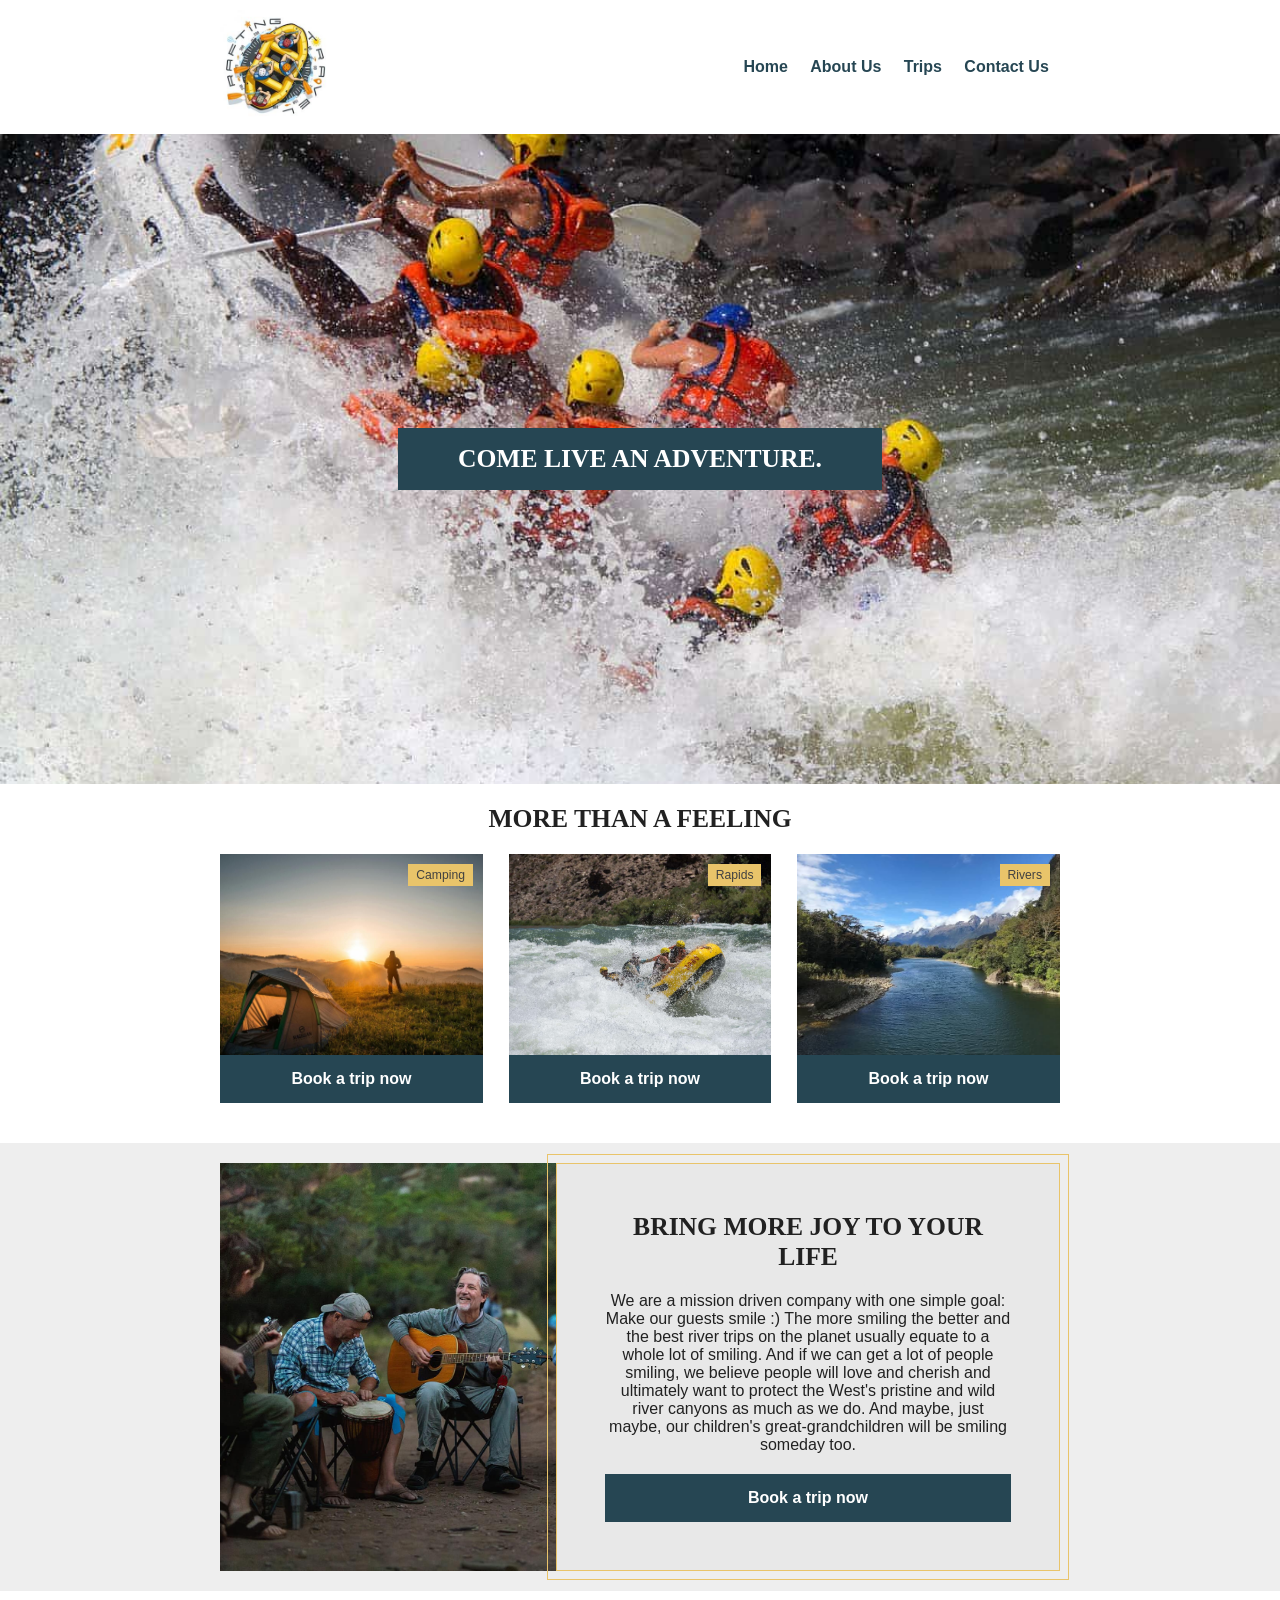
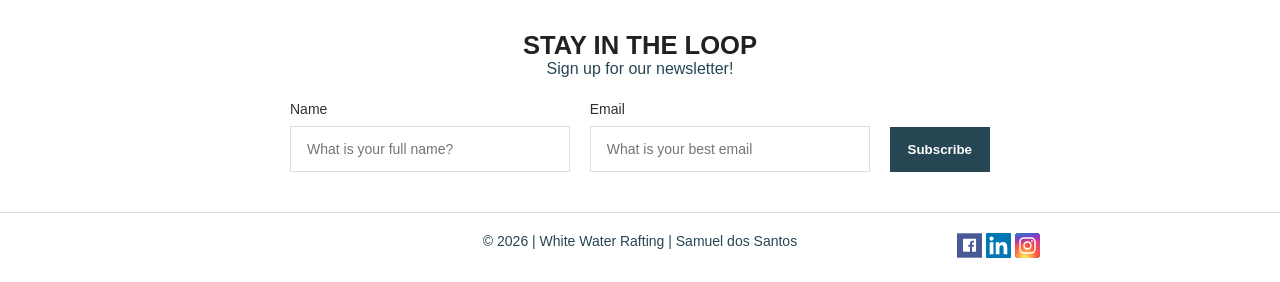
==== commit fb38cf4c: "feat: finish implementing index and trips pages" ====
--- a/wwr/index.html
+++ b/wwr/index.html
@@ -16,64 +16,73 @@
 </head>
 
 <body id="page-home">
-    <header>
-        <img src="images/logo.jpg" alt="White Water Rafting Company">
+    <!-- Header section -->
+    <header class="navigation">
+        <div class="content gridded gridded-two grid-centered">
+            <a href="index.html">
+                <img class="logo" src="images/logo.jpg" alt="White Water Rafting Company">
+            </a>
 
-        <nav>
-            <ul>
-                <li><a href="index.html">Home</a></li>
-                <li><a href="about.html">About Us</a></li>
-                <li><a href="trips.html">Trips</a></li>
-                <li><a href="contact.html">Contact Us</a></li>
-            </ul>
-        </nav>
+            <nav>
+                <ul>
+                    <li><a href="index.html">Home</a></li>
+                    <li><a href="about.html">About Us</a></li>
+                    <li><a href="trips.html">Trips</a></li>
+                    <li><a href="contact.html">Contact Us</a></li>
+                </ul>
+            </nav>
+        </div>
     </header>
+    <!-- Main section -->
     <main class="page-home">
         <div class="hero">
             <div>
-                <img src="images/adventurous-4.jpg" alt="Life is short. Make it work =)">
-                <h1>Come live an adventure.</h1>
+                <figure>
+                    <img src="images/adventurous-4.jpg" alt="Life is short. Make it work =)">
+                </figure>
+                <h1 class="page-title white-color uppercase centered">Come live an adventure.</h1>
             </div>
         </div>
-        <section class="locations">
-            <h2>More than a feeling</h2>
+        <section class="padding-y-default">
+            <h2 class="page-title centered uppercase space-bottom">More than a feeling</h2>
 
-            <div class="content">
-                <div>
+            <div class="content gridded gridded-three gapped-default">
+                <div class="card">
                     <figure>
                         <img src="images/trips/camping.jpg" alt="">
                         <figcaption>Camping</figcaption>
                     </figure>
 
-                    <a href="trips.html">Book a trip now</a>
+                    <a class="act-link" href="trips.html">Book a trip now</a>
                 </div>
 
-                <div>
+                <div class="card">
                     <figure>
                         <img src="images/trips/rapid.jpg" alt="">
                         <figcaption>Rapids</figcaption>
                     </figure>
 
-                    <a href="trips.html">Book a trip now</a>
+                    <a class="act-link" href="trips.html">Book a trip now</a>
                 </div>
 
-                <div>
+                <div class="card">
                     <figure>
                         <img src="images/trips/river.jpg" alt="">
                         <figcaption>Rivers</figcaption>
                     </figure>
 
-                    <a href="trips.html">Book a trip now</a>
+                    <a class="act-link" href="trips.html">Book a trip now</a>
                 </div>
             </div>
         </section>
-        <div class="info">
-            <div class="content">
+        <div class="info space-top padding-y-default">
+            <div class="content gridded grid-centered">
                 <figure>
                     <img src="images/info.jpg" alt=">Bring more joy to your life">
                 </figure>
                 <article>
-                    <h2>Bring more joy to your life</h2>
+                    <h2 class="page-title centered uppercase space-bottom">Bring more joy to your
+                        life</h2>
                     <p>We are a mission driven company with one simple goal: Make our guests smile
                         :)
                         The more smiling the
@@ -87,13 +96,13 @@
                         just maybe, our
                         children's great-grandchildren will be smiling someday too.</p>
 
-                    <a href="trips.html">Book a trip now</a>
+                    <a class="act-link space-top" href="trips.html">Book a trip now</a>
                 </article>
             </div>
         </div>
-        <section class="newsletter">
-            <header>
-                <h3>Stay in the Loop</h3>
+        <section class="newsletter padding-y-default space-top">
+            <header class="centered">
+                <h3 class="page-title centered uppercase">Stay in the Loop</h3>
                 <p>Sign up for our newsletter!</p>
             </header>
             <form>
@@ -106,28 +115,30 @@
                     <input type="email" id="email" name="email"
                       placeholder="What is your best email">
                 </div>
-                <div class="">
-                    <button type="submit">Subscribe</button>
-                </div>
+
+                <button class="act-link" type="submit">Subscribe</button>
             </form>
         </section>
     </main>
+    <!-- Footer section -->
     <footer>
-        <p>&copy; 2026 | White Water Rafting | Samuel dos Santos</p>
+        <div class="content gridded gridded-one padding-all">
+            <p>&copy; 2026 | White Water Rafting | Samuel dos Santos</p>
 
-        <nav>
-            <ul>
-                <li><a href="https://facebook.com">
-                        <img src="images/facebook-icon.jpg" alt="Facebook Icon">
-                    </a></li>
-                <li><a href="https://linkedin.com">
-                        <img src="images/linkedin-icon.jpg" alt="LinkedIn Icon">
-                    </a></li>
-                <li><a href="https://instagram.com">
-                        <img src="images/instagram-icon.jpg" alt="Instagram Icon">
-                    </a></li>
-            </ul>
-        </nav>
+            <nav class="socialmedia">
+                <ul>
+                    <li><a href="https://facebook.com">
+                            <img src="images/icons/facebook.svg" alt="Facebook Icon">
+                        </a></li>
+                    <li><a href="https://linkedin.com">
+                            <img src="images/icons/linkedin.svg" alt="LinkedIn Icon">
+                        </a></li>
+                    <li><a href="https://instagram.com">
+                            <img src="images/icons/instagram.svg" alt="Instagram Icon">
+                        </a></li>
+                </ul>
+            </nav>
+        </div>
     </footer>
 </body>
 
--- a/wwr/styles/common.css
+++ b/wwr/styles/common.css
@@ -28,86 +28,302 @@
     list-style: none;
 }
 
-header {
+a {
+    text-decoration: none;
+}
+
+iframe {
+    border: none;
+    width: 100%;
+}
+
+h1,
+h2 {
+    font-family: var(--heading-font);
+}
+
+figure {
+    position: relative;
+    height: 100%;
+}
+
+figure > img {
+    width: 100%;
+    height: 100%;
+    object-fit: cover;
+}
+
+footer {
+    margin-top: 20px;
+    border-top: 1px solid #ddd;
+}
+
+footer nav ul {
+    display: flex;
+    justify-content: flex-end;
+    gap: 4px;
+}
+
+footer p {
+    grid-column: 2;
+    font-size: .876em;
+}
+
+/* ==========================================================================
+   CLASSES 
+   ========================================================================== */
+/* Social media */
+.socialmedia a {
+    text-decoration: none;
+}
+
+.socialmedia img {
+    width: 25px;
+}
+
+/* Logo */
+.logo {
+    max-width: 110px;
+}
+
+/* Page title and declarations that can be combined */
+.page-title {
+    font-size: 1.6em;
+    font-weight: 700;
+    color: #212121;
+}
+
+.centered {
+    text-align: center;
+}
+
+.uppercase {
+    text-transform: uppercase;
+}
+
+.white-color {
+    color: #fff;
+}
+
+.space-top {
+    margin-top: 20px;
+}
+
+.space-bottom {
+    margin-bottom: 20px;
+}
+
+.gapped-default {
+    gap: 1.6rem;
+}
+
+.gapped-small {
+    gap: .6rem;
+}
+
+.padding-y-default {
+    padding: 20px 0;
+}
+
+.padding-all {
+    padding: 20px
+}
+
+.gridded {
     display: grid;
+}
+
+.gridded-one {
+    grid-template-columns: 1fr auto 1fr;
+}
+
+.gridded-two {
     grid-template-columns: repeat(2, 1fr);
-    align-items: center;
+}
+
+.gridded-three {
+    grid-template-columns: repeat(3, 1fr);
+}
+
+.gridded-five {
+    grid-template-columns: repeat(5, 1fr);
+}
+
+.grid-centered {
+    align-items: center;
+}
+
+.full-width {
+    width: 100%;
+}
+
+.flex {
+    display: flex;
+}
+
+.column {
+    flex-direction: column;
+}
+
+.justify-center {
+    justify-content: center;
+}
+
+.align-center {
+    align-items: center;
+}
+
+.between {
+    justify-content: space-between;
+}
+
+/* Cards */
+.card {
+    display: flex;
+    flex-direction: column;
+    height: 100%;
+    overflow: hidden;
+}
+
+.card figure {
+    overflow: hidden;
+}
+
+.card img {
+    transition: all ease-in-out var(--default-transition-time);
+}
+
+.card:hover img {
+    transform: scale(1.15);
+}
+
+.card figcaption {
+    position: absolute;
+    right: 10px;
+    top: 10px;
+    background-color: var(--accent2-color);
+    color: #414141;
+    padding: 4px 8px;
+    font-size: .76em;
+}
+
+/* Main content */
+.content {
+    max-width: 840px;
+    margin: 0 auto;
+}
+
+/* Actionable buttons and links */
+.act-link {
+    background-color: var(--accent1-color);
+    color: #fff;
+    font-weight: 600;
+    padding: 15px 18px;
+    border: none;
+    cursor: pointer;
+    display: block;
+    text-align: center;
+    transition: all ease-in-out var(--default-transition-time);
+}
+
+.act-link:hover {
+    background-color: var(--accent2-color);
+    color: #212121;
+}
+
+/* Navigation header */
+.navigation {
     padding: 10px 0;
 }
 
-header img {
-    max-width: 110px;
-}
-
-header nav {
-    margin: 0;
-    padding: 0;
-}
-
-header nav ul {
+.navigation ul {
     display: flex;
     align-items: center;
     justify-content: end;
 }
 
-header nav ul li {
+.navigation li {
     padding: .7rem
 }
 
-header a {
-    text-decoration: none;
+.navigation a {
     color: var(--accent1-color);
     font-weight: 600;
     transition: color ease-in-out var(--default-transition-time);
 }
 
-header a:hover {
+.navigation a:hover {
     color: var(--secondary-color)
 }
 
-header,
-main,
-footer {
-    max-width: 840px;
-    margin: 0 auto;
-}
-
-h1,
-h2 {
-    font-family: var(--heading-font);
-    color: var(--primary-color);
-}
-
-nav,
-p,
-section,
-article {
-    margin: 16px;
-    padding: 8px;
-}
-
-footer {
+/* Form elements */
+.form-input {
     display: grid;
-    grid-template-columns: 1fr auto 1fr;
-    align-items: center;
-}
-
-footer nav {
-    margin-left: auto;
-}
-
-footer nav ul {
-    display: flex;
+    grid-template-columns: 1fr 3fr;
+    align-items: center;
+    line-height: 1.6;
+    margin-bottom: 16px;
+}
+
+.form-input input:not([type="radio"]):not([type="checkbox"]) {
+    width: 100%;
+    padding: 14px 16px;
+    color: #646464;
+    font-size: .876em;
+    border: 1px solid #ddd;
+}
+
+.form-input.message {
+    grid-template-columns: 1fr;
+}
+
+.radio-options {
+    display: flex;
+    flex-direction: column;
     gap: 8px;
 }
 
-footer p {
-    grid-column: 2;
-    font-size: .876em;
-    color: var(--primary-color);
-    font-weight: lighter;
-}
-
-footer img {
-    width: 25px;
+.radio-options label,
+.checkbox-group label,
+.form-input.radio-group p,
+.form-input > label {
+    font-size: 0.876em;
+    color: #313132;
+}
+
+.radio-options label {
+    display: flex;
+    align-items: center;
+    gap: 8px;
+    cursor: pointer;
+}
+
+.form-input.radio-group p {
+    margin: 0 0 6px 0;
+}
+
+.form-input > input,
+.form-input > textarea,
+.form-input > select {
+    margin-top: 5px;
+    padding: 10px;
+    border: 1px solid #ddd;
+    color: #646464;
+}
+
+.checkbox-group {
+    display: flex;
+    align-items: center;
+    gap: 8px;
+}
+
+.form-actions {
+    margin-top: 16px;
+    display: flex;
+    justify-content: flex-end;
+}
+
+.form-actions > button {
+    width: 100%;
+    padding: 10px 20px;
 }
--- a/wwr/styles/rafting.css
+++ b/wwr/styles/rafting.css
@@ -1,203 +1,40 @@
-/* 
- ************ Home page *************
- ************************************
-*/
-#page-home header {
-    background-color: #fff;
-    position: relative;
-}
-
-#page-home header:before,
-#page-home header:after {
-    content: '';
-    position: absolute;
-    top: 0;
-    width: 110%;
-    height: 100%;
-    background-color: #fff;
-}
-
-#page-home header:after {
-    right: -110%;
-}
-
-#page-home header:before {
-    left: -110%;
-}
-
+/* ==========================================================================
+   HOME PAGE
+   ========================================================================== */
 .page-home .hero {
     height: 650px;
+    position: relative;
 }
 
 .page-home .hero > div {
     position: absolute;
-    top: 0;
-    left: 0;
-    width: 100%;
+    inset: 0;
     max-height: 850px;
     overflow: hidden;
     z-index: -1;
 }
 
-.page-home .hero img {
-    width: 100%;
-    height: 100%;
-}
-
 .page-home > .hero h1 {
-    position: absolute;
     position: absolute;
     top: 50%;
     left: 50%;
     transform: translate(-50%, -50%);
     padding: 16px 60px;
-    text-align: center;
     background-color: var(--accent1-color);
-    color: #fff;
-    text-transform: uppercase;
-}
-
-.page-home section {
-    margin: 0;
-    padding: 0;
-}
-
-/* Locations */
-.page-home .locations {
-    background-color: #fff;
-    padding: 20px;
-}
-
-.locations h2 {
-    text-transform: uppercase;
-    color: #212121;
-    text-align: center;
-    margin-bottom: 20px;
-}
-
-.locations > .content {
-    display: grid;
-    grid-template-columns: repeat(3, 1fr);
-    gap: 1.6rem;
-}
-
-.locations article {
-    display: flex;
-    flex-direction: column;
-    height: 100%;
-    overflow: hidden;
-    border: 4px solid var(--accent2-color);
-    transition: all ease-in-out var(--default-transition-time);
-}
-
-.locations article:hover {
-    border-color: var(--accent1-color);
-}
-
-.locations article:hover img {
-    transform: scale(1.5);
-}
-
-.locations article:hover figcaption {
-    background-color: var(--accent1-color);
-    color: #ffffff;
-}
-
-.locations article:hover a {
-    background-color: var(--accent1-color);
-    color: #fff;
-}
-
-.locations figure {
-    overflow: hidden;
-    position: relative;
-    transition: all ease-in-out var(--default-transition-time);
-    height: 100%;
-}
-
-.locations figcaption {
-    position: absolute;
-    right: 10px;
-    top: 10px;
-    background-color: var(--accent2-color);
-    color: #414141;
-    padding: 4px 8px;
-    text-align: center;
-    font-weight: 400;
-    transition: all ease-in-out var(--default-transition-time);
-    font-size: .76em;
-}
-
-.locations img {
-    width: 100%;
-    height: 100%;
-    transition: all ease-in-out var(--default-transition-time);
-    object-fit: cover;
-    z-index: -1;
-}
-
-.locations a {
-    background-color: var(--accent1-color);
-    padding: 12px 16px;
-    color: #fff;
-    display: block;
-    text-align: center;
-    width: 100%;
-    display: grid;
-    place-self: end;
-    align-self: self-end;
-    position: relative;
-    z-index: 1;
-    transition: all ease-in-out var(--default-transition-time);
-}
-
-.locations a:hover {
-    background-color: var(--accent2-color);
-    color: #212121;
 }
 
 /* Information section */
 .info {
     background-color: #eee;
-    padding: 80px 0;
-    margin-top: 80px;
-    position: relative;
-}
-
-.info:after,
-.info:before {
-    content: '';
-    background-color: #eee;
-    top: 0;
-    width: 110%;
-    height: 100%;
-    position: absolute;
-}
-
-.info:after {
-    right: -110%;
-}
-
-.info:before {
-    left: -110%;
 }
 
 .info > .content {
-    display: grid;
     grid-template-columns: repeat(10, 1fr);
-    align-items: center;
 }
 
 .info figure {
     grid-column: 1 / 7;
     grid-row: 1;
-    width: 100%;
-    height: auto;
-    margin-left: -50px;
-}
-
-.info figure img {
-    width: 100%;
 }
 
 .info article {
@@ -206,143 +43,56 @@
     padding: 48px;
     text-align: center;
     max-width: 700px;
-    border: 1px solid #ccc;
-    outline: 1px solid #ccc;
+    border: 1px solid var(--accent2-color);
+    outline: 1px solid var(--accent2-color);
+    outline-color: var(--accent2-color);
     outline-offset: 1ch;
     grid-column: 5 / 12;
     grid-row: 1;
-}
-
-.info article h2 {
-    color: #212121;
-    font-size: 2rem;
-    margin-bottom: 20px;
-}
-
-.info article p {
-    color: #444;
-    line-height: 1.8;
-}
-
-.info article a {
-    margin-top: 20px;
-    display: inline-block;
-    padding: 14px 18px;
-    background-color: var(--accent1-color);
-    color: #fff;
-    font-weight: 600;
-    transition: all ease-in-out var(--default-transition-time);
-}
-
-.info article a:hover {
-    background-color: var(--accent2-color);
-    color: #212121;
+    z-index: 10
 }
 
 /* Newsletter section */
-.page-home .newsletter {
-    margin-top: 20px;
-    padding-bottom: 20px;
-    border-bottom: 1px solid #ddd;
-}
-
-.newsletter header {
-    text-align: center;
-    display: block;
-}
-
-.newsletter h3 {
-    color: #212121;
-    margin-bottom: 0;
-}
-
-.page-home .newsletter p {
-    color: #444;
-    margin-top: 0;
-}
-
 .newsletter form {
     display: grid;
     grid-template-columns: 1fr 1fr auto;
-    margin-top: 20px;
+    margin: 20px auto 0;
     gap: 20px;
     max-width: 700px;
     align-items: end;
-    margin-left: auto;
-    margin-right: auto;
-}
-
-.newsletter .form-input label {
-    display: block;
-    margin-bottom: 5px;
 }
 
 .newsletter .form-input {
     display: flex;
     flex-direction: column;
     align-items: start;
-}
-
-.newsletter .form-input:not(:last-child) {
-    margin-bottom: 0;
-}
-
-.newsletter .form-input input {
-    width: 100%;
-    padding: 14px 16px;
-    color: #646464;
-    font-size: .876em;
-    border: 1px solid #ddd;
-}
-
-.newsletter button {
-    display: inline-block;
-    padding: 14px 18px;
-    background-color: var(--accent1-color);
-    color: #fff;
-    font-weight: 600;
-    transition: all ease-in-out var(--default-transition-time);
-    border: none;
-}
-
-.newsletter button:hover {
-    background-color: var(--accent2-color);
-    color: #212121;
-    cursor: pointer;
-}
-
-/* 
- ************ About page ************
- ************************************
-*/
+    margin: 0;
+}
+
+/* ==========================================================================
+   ABOUT PAGE
+   ========================================================================== */
 .page-about .hero {
     position: relative;
-    margin-top: 10px;
-}
-
-.page-about .hero img {
-    display: block;
-    width: 100%;
-    height: auto;
-}
-
-.page-about .hero article {
+}
+
+.page-about .testimonial {
     position: absolute;
     bottom: 0;
     background-color: var(--accent1-color);
-    border: 1px solid #ccc;
-    outline: 2px solid #fff;
     outline-offset: 4px;
     padding: 3px;
-}
-
-.page-about .hero article img {
+    display: flex;
+    justify-content: space-between;
+    flex-direction: row-reverse;
+    align-items: center;
+}
+
+.page-about .testimonial img {
     width: 100%;
-    max-width: 150px;
-    height: fit-content;
+    max-width: 350px;
     object-fit: cover;
     float: right;
-    padding-left: 20px;
 }
 
 .page-about .hero h1 {
@@ -350,266 +100,120 @@
     top: 0;
     width: 100%;
     padding: 16px;
-    text-align: center;
-    opacity: .7;
     background-color: var(--accent1-color);
+    z-index: 1;
+}
+
+.page-about .testimonial p {
     color: #fff;
-    text-transform: uppercase;
-}
-
-.page-about .hero article p {
-    color: #fff;
+    font-size: .876em;
     text-align: right;
-    line-height: 1.4;
-}
-
-/* History section */
-.history {
-    padding: 0;
-    margin: 24px 0;
-}
-
-.history > div {
-    display: grid;
-    grid-template-columns: repeat(3, 1fr);
-    align-items: center;
-}
-
-.history img {
-    width: 100%;
+    line-height: 1.6;
+    padding: 20px;
+}
+
+.page-about .history img {
     max-width: 200px;
     margin: 0 auto;
 }
 
-.history h2 {
+/* ==========================================================================
+   TRIPS PAGE
+   ========================================================================== */
+.page-trips .hero {
+    height: 650px;
+    position: relative;
+}
+
+.page-trips .hero header {
+    position: absolute;
+    bottom: 40px;
+    left: 50%;
+    transform: translate(-50%, 0);
+    padding: 20px 30px;
     text-align: center;
-    margin-top: 20px;
-    color: #414141;
-    text-transform: uppercase;
-}
-
-.history p {
-    color: #666666;
+    background-color: #fff;
+    display: flex;
+    flex-direction: column;
+    gap: 1rem;
+}
+
+.page-trips .hero header p,
+.page-trips .hero header h1 {
+    color: #212121;
+}
+
+.page-trips .card figure {
+    height: 250px;
+}
+
+.page-trips .card header {
+    padding: 20px;
+    display: flex;
+    flex-direction: column;
+    color: #212121;
+    background: #eee;
+    flex: 1;
+}
+
+.page-trips .card h2 {
+    font-size: 1rem;
+    font-weight: 600;
+}
+
+.page-trips .card p {
     font-size: .876em;
-}
-
-/* Adventurous section */
-.adventurous h2 {
-    text-align: center;
-    margin-bottom: 20px;
-    color: #414141;
-    text-transform: uppercase;
-}
-
-.adventurous > div {
-    display: grid;
-    grid-template-columns: repeat(5, 1fr);
-    gap: 20px;
-}
-
-.adventurous figure {
-    overflow: hidden;
+    margin-top: 6px;
+}
+
+/* Table information */
+.table-info table {
     width: 100%;
-    height: 100%;
-    max-width: 250px;
-    max-height: 180px;
-    position: relative;
-}
-
-.adventurous img {
-    width: 100%;
-    height: 100%;
-    object-fit: cover;
-}
-
-.adventurous figcaption {
-    text-align: center;
-    font-size: .876em;
-    margin-top: 4px;
-    position: absolute;
-    bottom: 0;
-    left: 0;
-    right: 0;
+    border: 1px solid #ddd;
+    border-collapse: collapse;
+}
+
+.table-info table th {
     padding: 10px;
-    background-color: var(--accent1-color);
-    color: #fff;
-    white-space: nowrap;
-    overflow: hidden;
-    text-overflow: ellipsis;
-}
-
-/* 
- *********** Contact page ***********
- ************************************
-*/
-.page-contact {
-    margin-top: 20px;
-}
-
-.page-contact h1 {
-    text-align: center;
-    color: #414141;
-}
-
+    background-color: #646464;
+    color: white;
+    text-align: left;
+}
+
+.table-info table tr:not(:last-child) td {
+    border-bottom: 1px solid #ddd;
+}
+
+.table-info table tbody tr:nth-child(odd) td {
+    background-color: #fff;
+}
+
+.table-info table td {
+    padding: 10px;
+    color: #646464;
+}
+
+/* Contact section */
+.cta-group {
+    display: flex;
+    flex-direction: column;
+    gap: 1rem;
+}
+
+/* ==========================================================================
+   CONTACT PAGE
+   ========================================================================== */
 /* Address section */
 address {
     text-align: center;
     font-weight: 600;
+    font-style: normal;
     line-height: 1.6;
-    font-style: normal;
-}
-
-address p {
-    padding: 0;
-    margin: 0;
 }
 
 /* Contact section */
-.contact {
-    display: grid;
-    grid-template-columns: repeat(2, 1fr);
-    gap: 2rem;
-    margin-top: 20px;
-}
-
-.contact .map iframe {
-    border: none;
-    width: 100%;
-}
-
-.form-input {
-    display: grid;
-    grid-template-columns: 1fr 3fr;
-    align-items: center;
-    line-height: 1.6;
-}
-
-.form-input.message {
-    grid-template-columns: 1fr;
-}
-
-.radio-options {
-    display: flex;
-    flex-direction: column;
-    gap: 8px;
-}
-
-.radio-options label {
-    display: flex;
-    align-items: center;
-    width: fit-content;
-    gap: 8px;
-    cursor: pointer;
-    font-size: 0.876em;
-    font-weight: normal;
-}
-
-.form-input:not(:last-child) {
-    margin-bottom: 16px;
-}
-
-.form-input.radio-group p,
-.form-input > label {
-    margin-bottom: 2px;
-    font-size: 0.876em;
-    font-weight: normal;
-    color: #313132;
-}
-
-.form-input.radio-group p {
-    margin: 0 0 6px 0;
-    padding: 0;
-}
-
-.form-input > input,
-.form-input > textarea,
-.form-input > select {
-    margin-top: 5px;
-    padding: 10px;
-    border: 1px solid #ddd;
-    color: #646464;
-}
-
-.checkbox-group {
-    display: flex;
-    align-items: center;
-    gap: 8px;
-}
-
-.checkbox-group label {
-    font-size: .876em;
-}
-
-.form-actions {
-    margin-top: 16px;
-    display: flex;
-    justify-content: end;
-}
-
-.form-actions > button {
-    width: 100%;
-    padding: 10px 20px;
-    border: none;
-    background-color: var(--accent1-color);
-    color: #ffffff;
-    cursor: pointer;
-    transition: all ease-in-out var(--default-transition-time);
-}
-
-.form-actions > button:hover {
-    background-color: var(--accent2-color);
-    color: #212121;
-}
-
 /* Team section */
-.team {
-    margin-top: 20px;
-    padding: 20px;
-}
-
-.team h2 {
-    font-weight: 600;
-    text-align: center;
-    font-family: Arial, Helvetica, sans-serif;
-    font-size: 1.4rem;
-    margin-bottom: 20px;
-    color: #414141;
-    text-transform: uppercase;
-}
-
-.team ul {
-    display: flex;
-    align-items: center;
-    justify-content: center;
-    gap: 3rem;
-}
-
-.team img {
-    width: 100%;
-    height: 100%;
-    object-fit: cover;
-}
-
 .team figure {
-    overflow: hidden;
-    width: 100%;
-    max-width: 250px;
+    max-width: 350px;
     height: 250px;
-    position: relative;
-}
-
-.team figcaption {
-    text-align: center;
-    font-size: .876em;
-    margin-top: 4px;
-    position: absolute;
-    bottom: 0;
-    left: 0;
-    right: 0;
-    padding: 10px;
-    background-color: var(--accent1-color);
-    color: #fff;
-    white-space: nowrap;
-    overflow: hidden;
-    text-overflow: ellipsis;
 }
